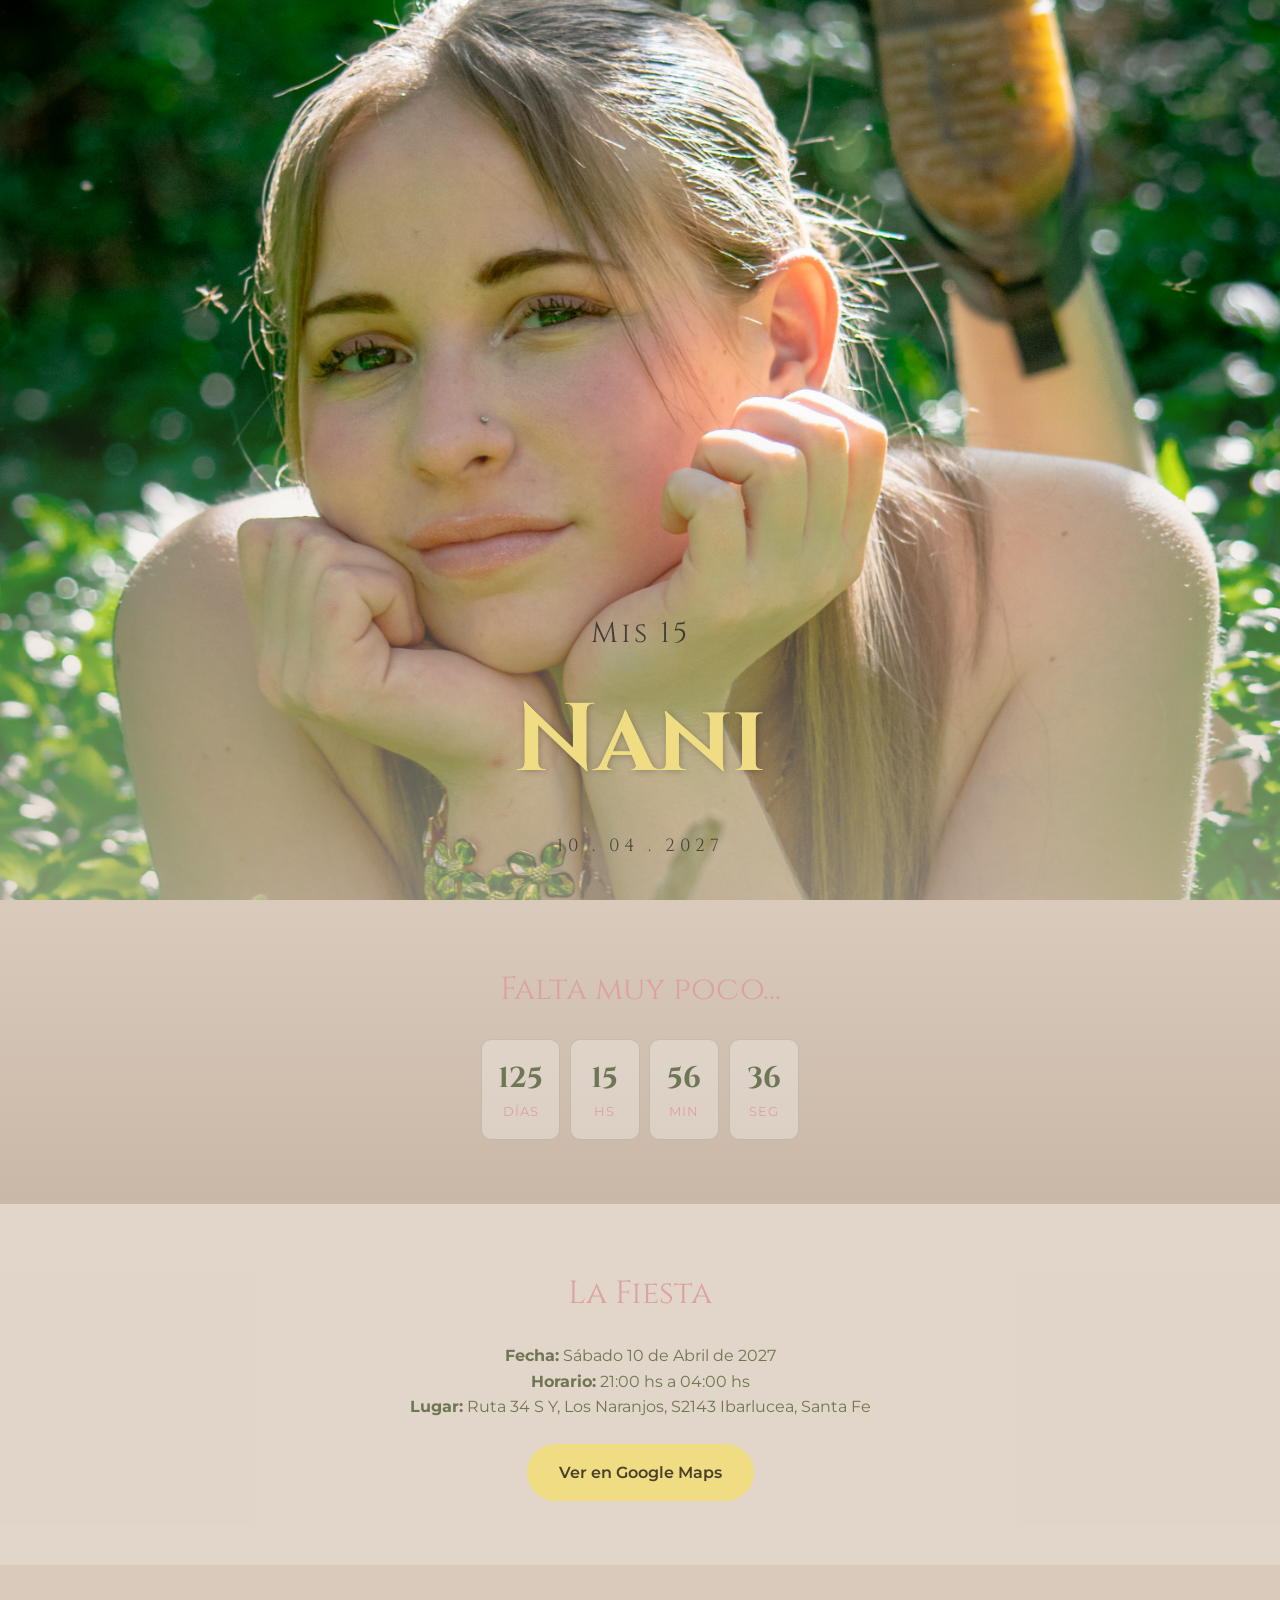
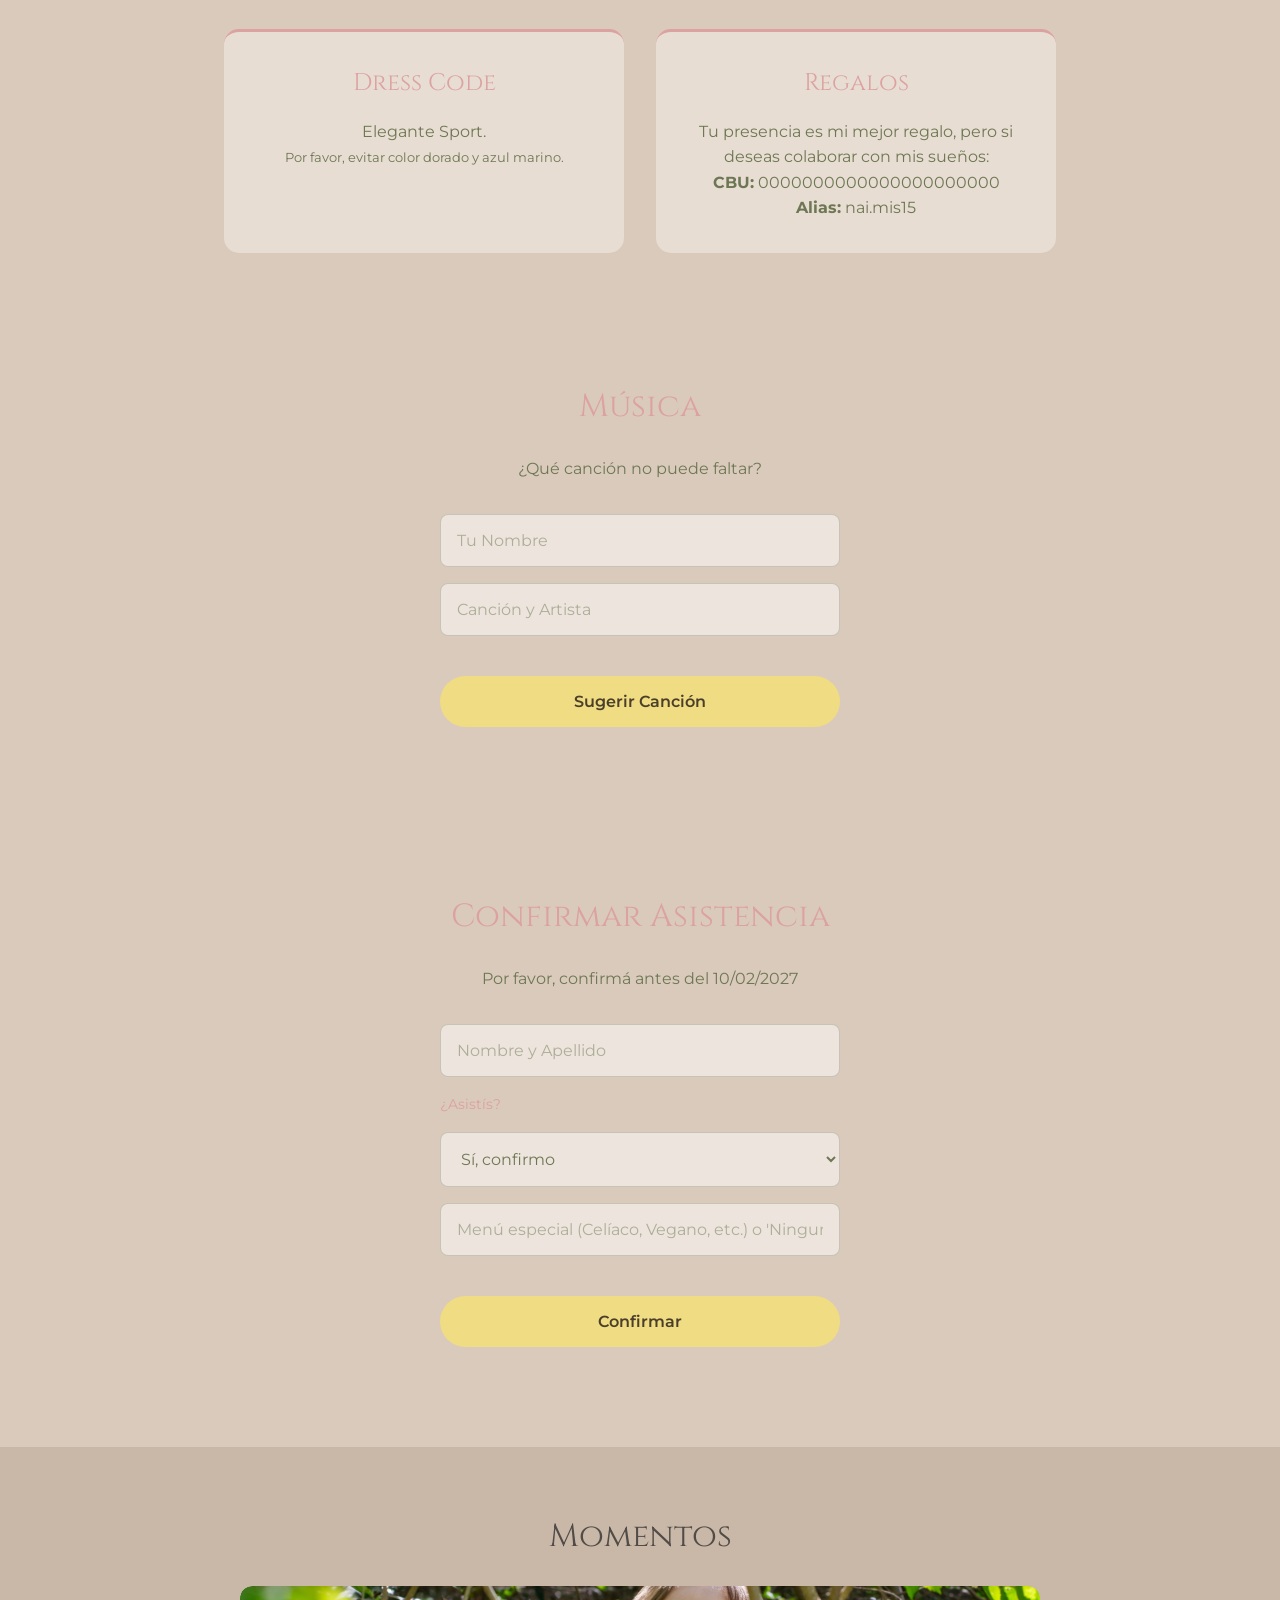
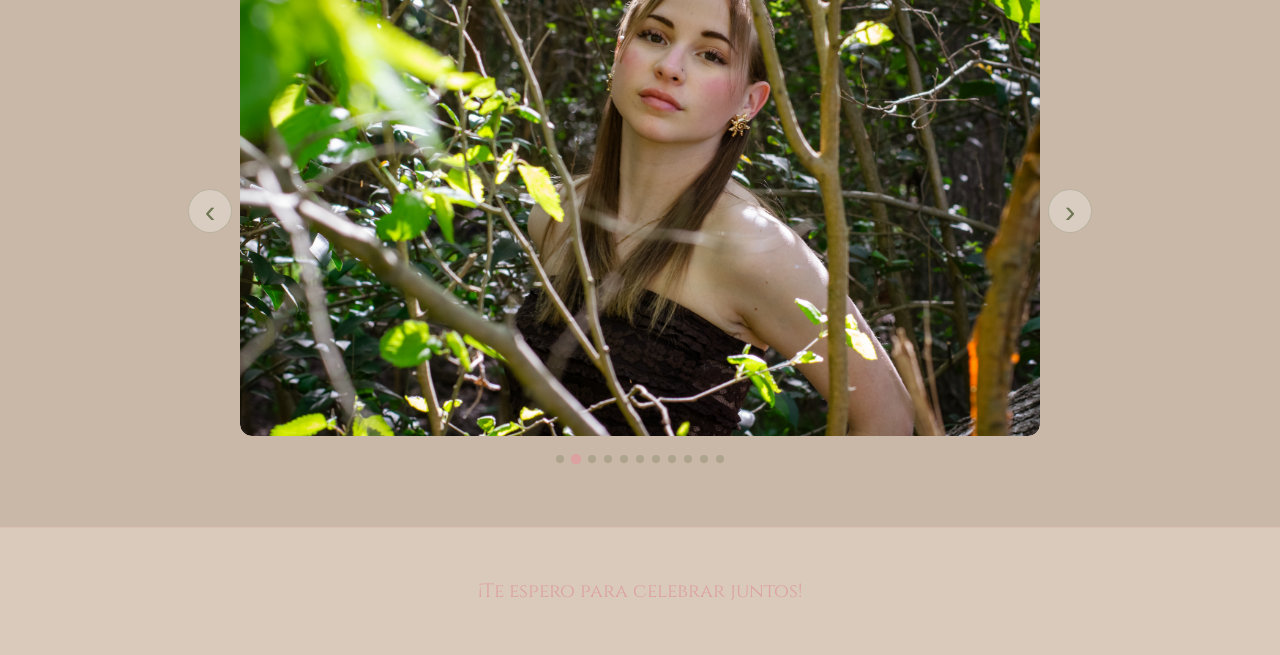
==== index.html @ 1bfe379c "MVP Invitación Nai" ====
<!DOCTYPE html>
<html lang="es">
<head>
    <meta charset="UTF-8">
    <meta name="viewport" content="width=device-width, initial-scale=1.0">
    <title>Mis 15 | Nani</title>

    <link rel="preconnect" href="https://fonts.googleapis.com">
    <link rel="preconnect" href="https://fonts.gstatic.com" crossorigin>
    <link href="https://fonts.googleapis.com/css2?family=Cinzel:wght@400;700&family=Montserrat:wght@300;400;600&display=swap" rel="stylesheet">
    <link rel="stylesheet" href="styles.css">
</head>
<body>

    <!-- PORTADA (Hero) -->
    <header class="hero-section">
        <div class="hero-overlay">
            <div class="hero-content">
                <h2>Mis 15</h2>
                <h1>Nani</h1>
                <p class="fecha-destacada">10 . 04 . 2027</p>
            </div>
        </div>
    </header>

    <!-- CUENTA REGRESIVA -->
    <section class="countdown-section">
        <h3>Falta muy poco...</h3>
        <div id="reloj" class="reloj-container">
            <div class="tiempo"><span id="dias">00</span><p>Días</p></div>
            <div class="tiempo"><span id="horas">00</span><p>Hs</p></div>
            <div class="tiempo"><span id="minutos">00</span><p>Min</p></div>
            <div class="tiempo"><span id="segundos">00</span><p>Seg</p></div>
        </div>
    </section>

    <!-- UBICACIÓN Y FIESTA -->
    <section class="info-section">
        <h3>La Fiesta</h3>
        <p><strong>Fecha:</strong> Sábado 10 de Abril de 2027</p>
        <p><strong>Horario:</strong> 21:00 hs a 04:00 hs</p>
        <p><strong>Lugar:</strong> Ruta 34 S Y, Los Naranjos, S2143 Ibarlucea, Santa Fe</p>
        <a href="https://maps.app.goo.gl/5xK7oFv8d6gdrRo78" target="_blank" class="btn-primario">Ver en Google Maps</a>
    </section>

    <!-- DETALLES DEL EVENTO -->
    <section class="detalles-section">
        <div class="detalle-card">
            <h4>Dress Code</h4>
            <p>Elegante Sport.</p>
            <p><small>Por favor, evitar color dorado y azul marino.</small></p>
        </div>
        <div class="detalle-card">
            <h4>Regalos</h4>
            <p>Tu presencia es mi mejor regalo, pero si deseas colaborar con mis sueños:</p>
            <p><strong>CBU:</strong> 0000000000000000000000</p>
            <p><strong>Alias:</strong> nai.mis15</p>
        </div>
    </section>

    <!-- FORMULARIO: SUGERIR CANCIÓN -->
    <section class="form-section">
        <h3>Música</h3>
        <p>¿Qué canción no puede faltar?</p>
        <form id="form-canciones">
            <input type="text" id="cancion-nombre" placeholder="Tu Nombre" required>
            <input type="text" id="cancion-tema" placeholder="Canción y Artista" required>
            <button type="submit" class="btn-primario">Sugerir Canción</button>
        </form>
        <p id="msg-canciones" class="mensaje-form"></p>
    </section>

    <!-- FORMULARIO: RSVP -->
    <section class="form-section rsvp-container">
        <h3>Confirmar Asistencia</h3>
        <p>Por favor, confirmá antes del 10/02/2027</p>
        <form id="form-rsvp">
            <input type="text" id="rsvp-nombre" placeholder="Nombre y Apellido" required>
            
            <label for="rsvp-asiste">¿Asistís?</label>
            <select id="rsvp-asiste" required>
                <option value="Sí">Sí, confirmo</option>
                <option value="No">No podré asistir</option>
            </select>

            <input type="text" id="rsvp-menu" placeholder="Menú especial (Celíaco, Vegano, etc.) o 'Ninguno'">
            
            <button type="submit" id="btn-rsvp" class="btn-primario">Confirmar</button>
        </form>
        <p id="msg-rsvp" class="mensaje-form"></p>
    </section>

    <!-- CARRUSEL DE FOTOS -->
    <section class="carrusel-section">
        <h3>Momentos</h3>
        <div class="carrusel-wrapper">
            <button class="carrusel-btn carrusel-prev" aria-label="Anterior">&#8249;</button>
            <div class="carrusel-track-container">
                <div class="carrusel-track" id="carrusel-track">
                    <div class="carrusel-slide"><img src="asset/weader.jpg" alt="Foto 1"></div>
                    <div class="carrusel-slide"><img src="asset/2.jpg" alt="Foto 2"></div>
                    <div class="carrusel-slide"><img src="asset/3.jpg" alt="Foto 3"></div>
                    <div class="carrusel-slide"><img src="asset/4.jpg" alt="Foto 4"></div>
                    <div class="carrusel-slide"><img src="asset/5.jpg" alt="Foto 5"></div>
                    <div class="carrusel-slide"><img src="asset/6.jpg" alt="Foto 6"></div>
                    <div class="carrusel-slide"><img src="asset/7.jpg" alt="Foto 7"></div>
                    <div class="carrusel-slide"><img src="asset/8.jpg" alt="Foto 8"></div>
                    <div class="carrusel-slide"><img src="asset/9.jpg" alt="Foto 9"></div>
                    <div class="carrusel-slide"><img src="asset/11.jpg" alt="Foto 11"></div>
                    <div class="carrusel-slide"><img src="asset/12.jpg" alt="Foto 12"></div>
                </div>
            </div>
            <button class="carrusel-btn carrusel-next" aria-label="Siguiente">&#8250;</button>
        </div>
        <div class="carrusel-dots" id="carrusel-dots"></div>
    </section>

    <!-- FOOTER -->
    <footer>
        <p>¡Te espero para celebrar juntos!</p>
    </footer>
    <script src="script.js"></script>
</body>
</html>
---- styles.css ----
/* ==========================================================================
   VARIABLES DE COLOR Y FUENTES (Tema: Bosque Encantado)
   ========================================================================== */
:root {
    --dusty-rose: #DCA1A1;
    --golden: #f0dc82;
    --bg: #dacabb;
    --text: #6e7753;
    --text-light: #6e7753;
    --bg-dark: #dacabb;
    
    --font-titulos: 'Cinzel', serif; /* Tipografía mágica/elegante */
    --font-textos: 'Montserrat', sans-serif; /* Tipografía limpia para lectura */
}

/* ==========================================================================
   RESET Y ESTILOS BASE (Mobile First)
   ========================================================================== */
* {
    margin: 0;
    padding: 0;
    box-sizing: border-box;
}

body {
    background-color: var(--bg);
    color: var(--text);
    font-family: var(--font-textos);
    line-height: 1.6;
    overflow-x: hidden;
}

h1, h2, h3, h4 {
    font-family: var(--font-titulos);
    font-weight: 400;
    text-align: center;
}

h3 {
    color: var(--dusty-rose);
    font-size: 1.6rem;
    margin-bottom: 1.5rem;
}

/* ==========================================================================
   HERO SECTION (Portada)
   ========================================================================== */
.hero-section {
    position: relative;
    width: 100%;
    height: 100vh; /* Ocupa toda la pantalla del celu */
    /* 
       AQUI VA LA FOTO DE LA CUMPLEAÑERA 
       Reemplaza 'ruta/a/tu/imagen.jpg' con la imagen real.
    */
    background-image: url('asset/1.jpg');
    background-size: cover;
    background-position: center;
    display: flex;
    align-items: center;
    justify-content: center;
}

/* Capa semitransparente: alineamos el contenido al pie */
.hero-overlay {
    position: absolute;
    top: 0;
    left: 0;
    width: 100%;
    height: 100%;
    background: linear-gradient(
        to bottom,
        rgba(218, 202, 187, 0) 40%,
        rgba(218, 202, 187, 0.6) 100%
    );
    display: flex;
    flex-direction: column;
    align-items: center;
    justify-content: flex-end; /* contenido al pie */
    padding-bottom: 2.5rem;
}

.hero-content {
    text-align: center;
    z-index: 1;
}

.hero-content h2 {
    color: rgba(30, 30, 30, 0.75); /* negro sutil */
    font-size: 1.5rem;
    letter-spacing: 3px;
    margin-bottom: 0.5rem;
}

.hero-content h1 {
    color: var(--golden);
    font-size: 4rem;
    font-weight: 700;
    margin-bottom: 0.8rem;
    text-shadow: 1px 1px 6px rgba(0,0,0,0.25);
}

.fecha-destacada {
    font-family: var(--font-titulos);
    color: rgba(30, 30, 30, 0.7); /* negro sutil */
    font-size: 1.1rem;
    letter-spacing: 5px;
}

/* ==========================================================================
   SECCIONES COMUNES
   ========================================================================== */
section {
    padding: 4rem 1.5rem;
    text-align: center;
}

/* ==========================================================================
   RELOJ CUENTA REGRESIVA
   ========================================================================== */
.countdown-section {
    background: linear-gradient(to bottom, var(--bg), #c9b8a8);
}

.reloj-container {
    display: flex;
    justify-content: center;
    gap: 0.6rem;
    margin-top: 1.5rem;
    flex-wrap: wrap;
}

.tiempo {
    display: flex;
    flex-direction: column;
    align-items: center;
    background: rgba(255, 255, 255, 0.3);
    padding: 1rem;
    border-radius: 10px;
    min-width: 70px;
    border: 1px solid rgba(110, 119, 83, 0.25);
}

.tiempo span {
    font-family: var(--font-titulos);
    font-size: 1.8rem;
    color: var(--text);
    font-weight: 700;
}

.tiempo p {
    font-size: 0.8rem;
    color: var(--dusty-rose);
    text-transform: uppercase;
    letter-spacing: 1px;
}

/* ==========================================================================
   TARJETAS DE DETALLES Y BOTONES
   ========================================================================== */
.detalles-section {
    display: flex;
    flex-direction: column;
    gap: 2rem;
}

.detalle-card {
    background: rgba(255, 255, 255, 0.35);
    padding: 2rem;
    border-radius: 15px;
    border-top: 3px solid var(--dusty-rose);
}

.detalle-card h4 {
    color: var(--dusty-rose);
    font-size: 1.5rem;
    margin-bottom: 1rem;
}

.btn-primario {
    display: inline-block;
    background-color: var(--golden);
    color: #4a3f2a;
    padding: 1rem 2rem;
    border-radius: 30px;
    text-decoration: none;
    font-weight: 600;
    margin-top: 1.5rem;
    transition: transform 0.3s ease, opacity 0.3s ease;
    border: none;
    cursor: pointer;
    font-size: 1rem;
    font-family: var(--font-textos);
}

.btn-primario:hover {
    transform: scale(1.05);
    opacity: 0.85;
}

.btn-secundario {
    display: inline-block;
    background-color: transparent;
    color: var(--golden);
    padding: 0.8rem 2rem;
    border-radius: 30px;
    text-decoration: none;
    font-weight: 600;
    margin-top: 1rem;
    border: 2px solid var(--golden);
    transition: all 0.3s ease;
    cursor: pointer;
}

.btn-secundario:hover {
    background-color: var(--golden);
    color: #4a3f2a;
}

/* ==========================================================================
   FORMULARIOS
   ========================================================================== */
form {
    display: flex;
    flex-direction: column;
    gap: 1rem;
    margin-top: 2rem;
    max-width: 400px;
    margin-left: auto;
    margin-right: auto;
}

input, select {
    padding: 1rem;
    border-radius: 8px;
    border: 1px solid rgba(110, 119, 83, 0.3);
    background: rgba(255, 255, 255, 0.5);
    color: var(--text);
    font-family: var(--font-textos);
    font-size: 1rem;
}

input::placeholder {
    color: rgba(110, 119, 83, 0.5);
}

input:focus, select:focus {
    outline: none;
    border-color: var(--dusty-rose);
}

label {
    text-align: left;
    font-size: 0.9rem;
    color: var(--dusty-rose);
}

.mensaje-form {
    margin-top: 1rem;
    font-size: 0.9rem;
    min-height: 20px;
}

/* ==========================================================================
   FOOTER
   ========================================================================== */
footer {
    padding: 3rem 1rem;
    text-align: center;
    font-family: var(--font-titulos);
    color: var(--dusty-rose);
    font-size: 1.2rem;
    background: var(--bg);
    border-top: 1px solid rgba(220, 161, 161, 0.3);
}

/* ==========================================================================
   MEDIA QUERIES (Desktop)
   ========================================================================== */
@media (min-width: 768px) {
    h3 {
        font-size: 2rem;
    }

    .detalles-section {
        flex-direction: row;
        justify-content: center;
    }
    
    .detalle-card {
        flex: 1;
        max-width: 400px;
    }
    
    .hero-content h1 {
        font-size: 6rem;
    }

    .hero-content h2 {
        font-size: 1.8rem;
    }
}

/* ==========================================================================
   INFO SECTION
   ========================================================================== */
.info-section {
    background: rgba(255, 255, 255, 0.2);
}

/* ==========================================================================
   CARRUSEL DE FOTOS
   ========================================================================== */
.carrusel-section {
    background: #c9b8a8;
    padding: 4rem 0;
}

.carrusel-section h3 {
    color: rgba(30, 30, 30, 0.7); /* negro sutil */
}

.carrusel-wrapper {
    display: flex;
    align-items: center;
    justify-content: center;
    gap: 0.5rem;
    padding: 0 0.5rem;
}

.carrusel-track-container {
    overflow: hidden;
    width: 100%;
    max-width: 360px;
    border-radius: 12px;
}

.carrusel-track {
    display: flex;
    transition: transform 0.45s ease;
    will-change: transform;
}

.carrusel-slide {
    min-width: 100%;
    aspect-ratio: 4 / 5;
    overflow: hidden;
    border-radius: 12px;
}

.carrusel-slide img {
    width: 100%;
    height: 100%;
    object-fit: cover;
    display: block;
    border-radius: 12px;
}

.carrusel-btn {
    background: rgba(255, 255, 255, 0.3);
    border: 1px solid rgba(110, 119, 83, 0.3);
    color: var(--text);
    font-size: 2rem;
    line-height: 1;
    width: 44px;
    height: 44px;
    border-radius: 50%;
    cursor: pointer;
    flex-shrink: 0;
    transition: background 0.3s ease;
    display: flex;
    align-items: center;
    justify-content: center;
}

.carrusel-btn:hover {
    background: rgba(240, 220, 130, 0.4);
    border-color: var(--golden);
}

.carrusel-dots {
    display: flex;
    justify-content: center;
    gap: 8px;
    margin-top: 1.2rem;
    flex-wrap: wrap;
    padding: 0 1rem;
}

.carrusel-dot {
    width: 8px;
    height: 8px;
    border-radius: 50%;
    background: rgba(110, 119, 83, 0.3);
    cursor: pointer;
    border: none;
    padding: 0;
    transition: background 0.3s ease, transform 0.3s ease;
}

.carrusel-dot.activo {
    background: var(--dusty-rose);
    transform: scale(1.3);
}

@media (min-width: 768px) {
    .carrusel-track-container {
        max-width: 600px;
    }
}

@media (min-width: 1024px) {
    .carrusel-track-container {
        max-width: 800px;
    }

    .carrusel-slide {
        aspect-ratio: 16 / 9;
    }
}
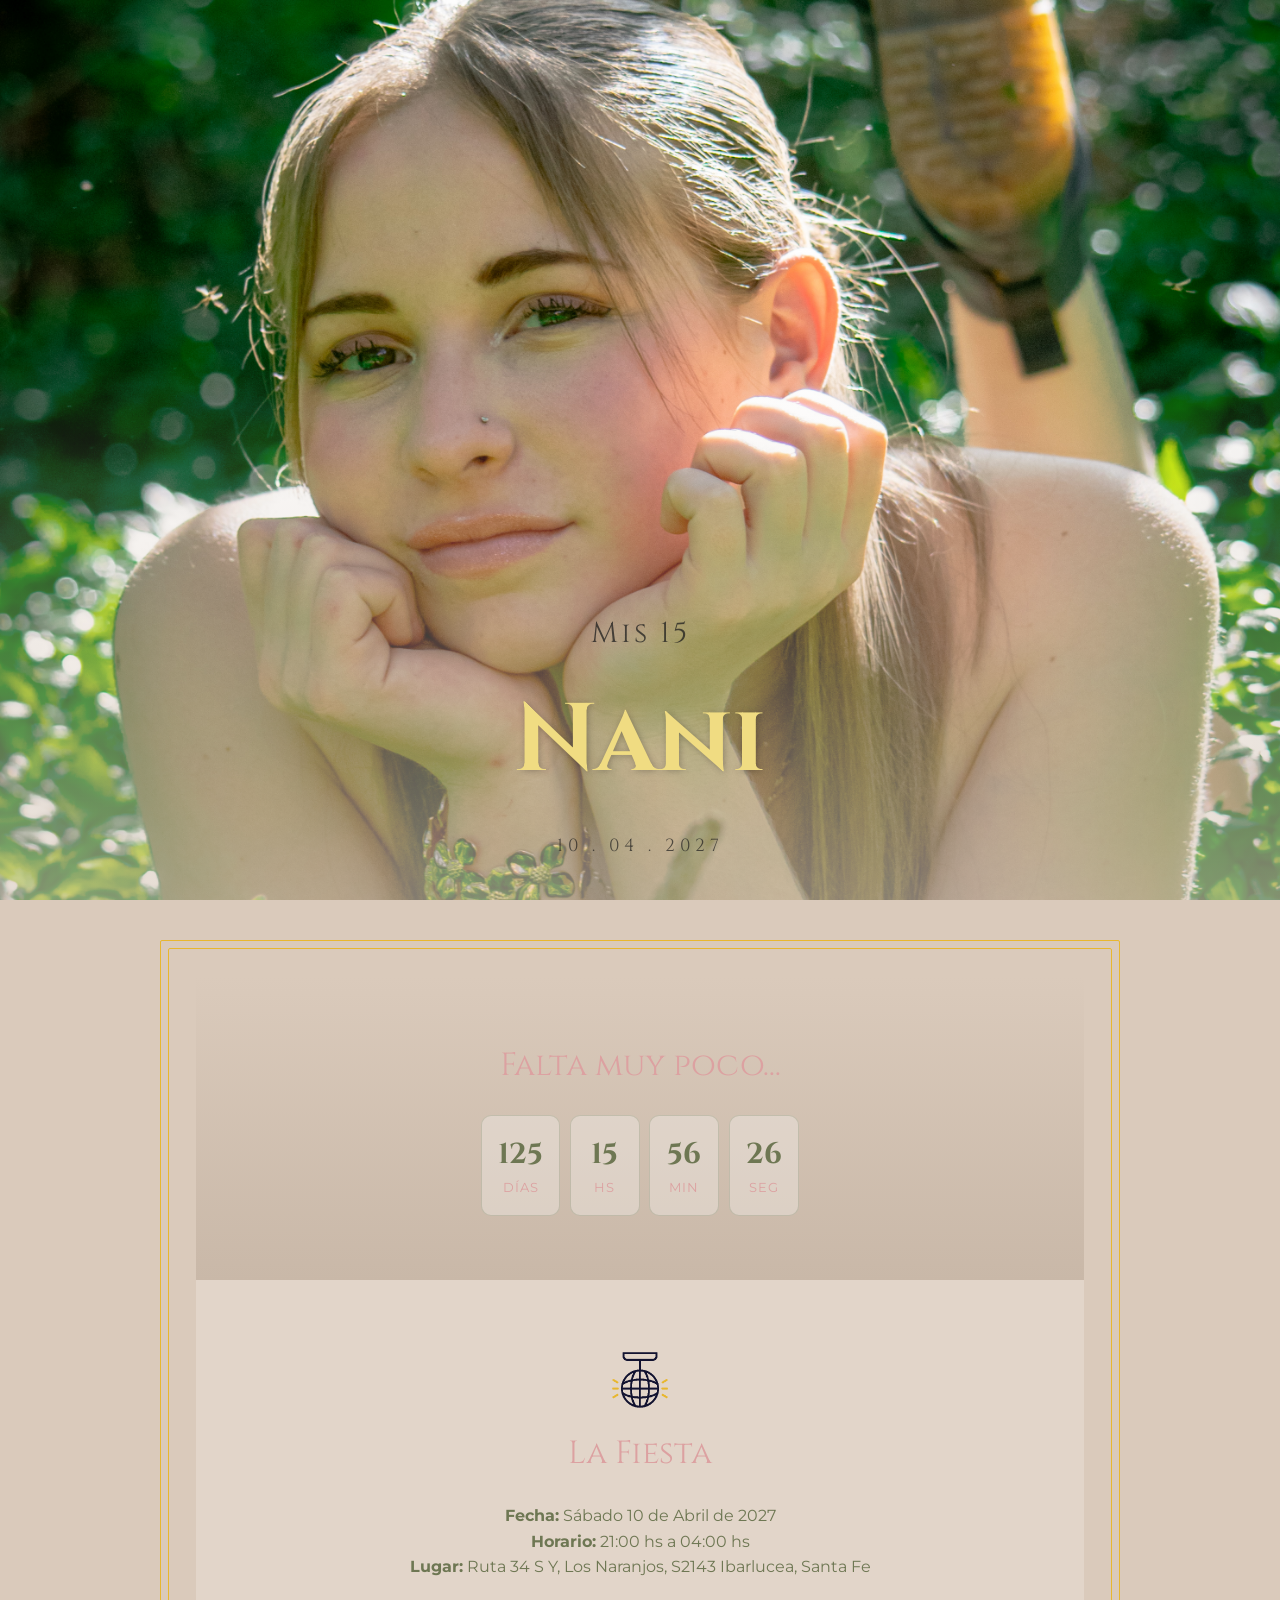
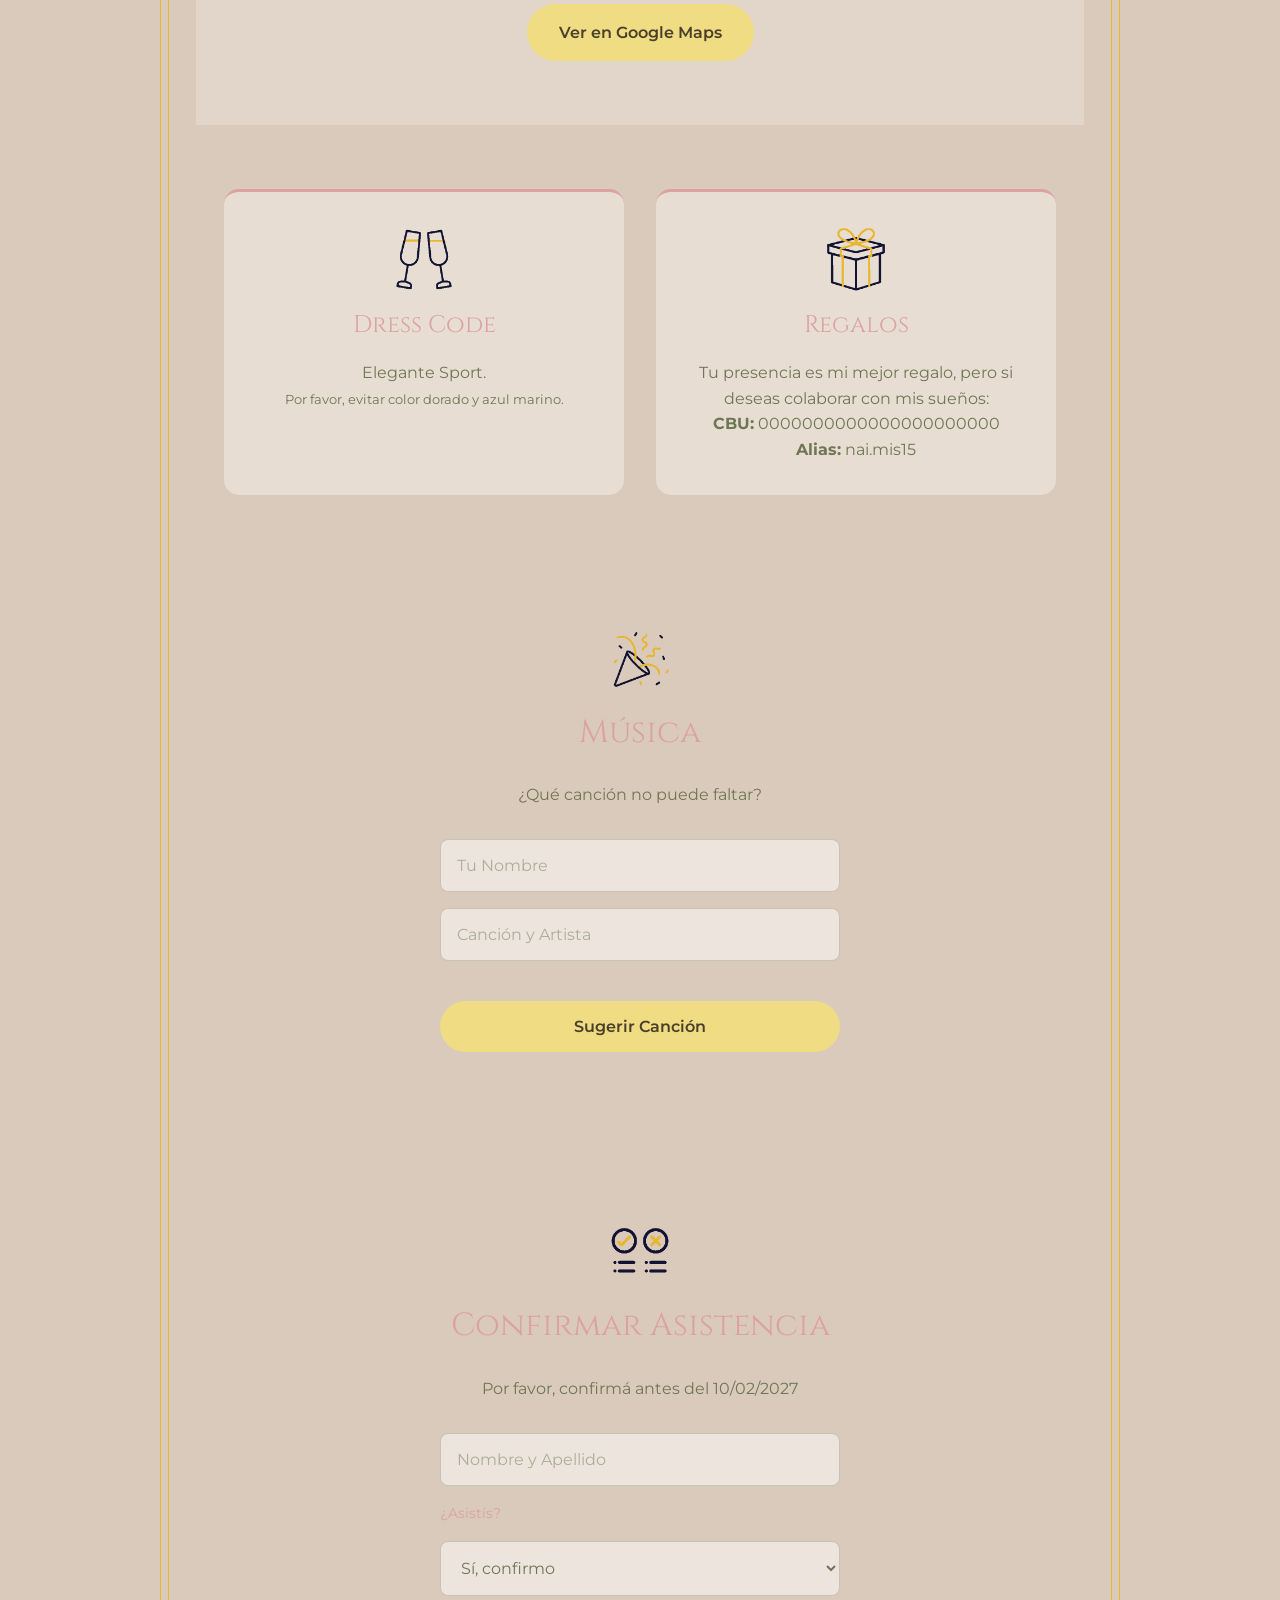
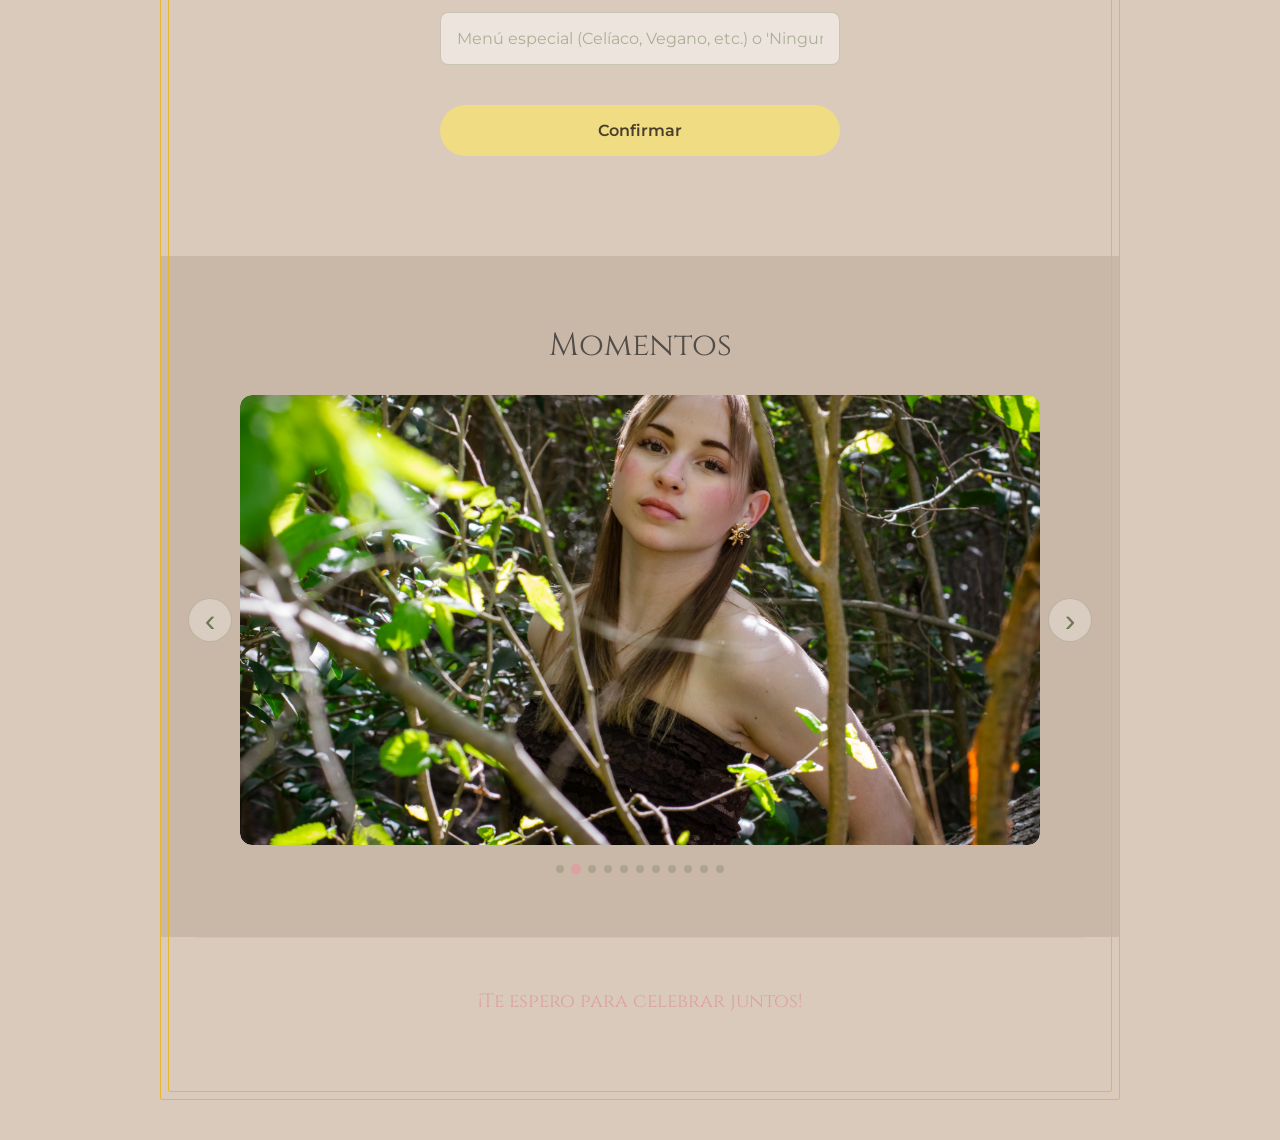
==== commit 3667f6ef: "Version 1.2" ====
--- a/index.html
+++ b/index.html
@@ -23,6 +23,9 @@
         </div>
     </header>
 
+    <!-- MARCO: envuelve todo el contenido post-hero -->
+    <div class="marco-contenedor">
+
     <!-- CUENTA REGRESIVA -->
     <section class="countdown-section">
         <h3>Falta muy poco...</h3>
@@ -36,6 +39,7 @@
 
     <!-- UBICACIÓN Y FIESTA -->
     <section class="info-section">
+        <img src="asset/la-fiesta.gif" alt="Decoración La Fiesta" class="seccion-gif" aria-hidden="true">
         <h3>La Fiesta</h3>
         <p><strong>Fecha:</strong> Sábado 10 de Abril de 2027</p>
         <p><strong>Horario:</strong> 21:00 hs a 04:00 hs</p>
@@ -46,11 +50,13 @@
     <!-- DETALLES DEL EVENTO -->
     <section class="detalles-section">
         <div class="detalle-card">
+            <img src="asset/dress-code.gif" alt="Decoración Dress Code" class="seccion-gif" aria-hidden="true">
             <h4>Dress Code</h4>
             <p>Elegante Sport.</p>
             <p><small>Por favor, evitar color dorado y azul marino.</small></p>
         </div>
         <div class="detalle-card">
+            <img src="asset/regalos.gif" alt="Decoración Regalos" class="seccion-gif" aria-hidden="true">
             <h4>Regalos</h4>
             <p>Tu presencia es mi mejor regalo, pero si deseas colaborar con mis sueños:</p>
             <p><strong>CBU:</strong> 0000000000000000000000</p>
@@ -60,6 +66,7 @@
 
     <!-- FORMULARIO: SUGERIR CANCIÓN -->
     <section class="form-section">
+        <img src="asset/musica.gif" alt="Decoración Música" class="seccion-gif" aria-hidden="true">
         <h3>Música</h3>
         <p>¿Qué canción no puede faltar?</p>
         <form id="form-canciones">
@@ -72,6 +79,7 @@
 
     <!-- FORMULARIO: RSVP -->
     <section class="form-section rsvp-container">
+        <img src="asset/asistencia.gif" alt="Decoración Confirmar Asistencia" class="seccion-gif" aria-hidden="true">
         <h3>Confirmar Asistencia</h3>
         <p>Por favor, confirmá antes del 10/02/2027</p>
         <form id="form-rsvp">
@@ -119,6 +127,8 @@
     <footer>
         <p>¡Te espero para celebrar juntos!</p>
     </footer>
+
+    </div><!-- fin .marco-contenedor -->
     <script src="script.js"></script>
 </body>
 </html>
--- a/styles.css
+++ b/styles.css
@@ -8,9 +8,16 @@
     --text: #6e7753;
     --text-light: #6e7753;
     --bg-dark: #dacabb;
-    
-    --font-titulos: 'Cinzel', serif; /* Tipografía mágica/elegante */
-    --font-textos: 'Montserrat', sans-serif; /* Tipografía limpia para lectura */
+
+    --font-titulos: 'Cinzel', serif;
+    --font-textos: 'Montserrat', sans-serif;
+
+    /* Marco doble desfasado */
+    --marco-color:   #e8b730;        /* dorado del marco          */
+    --marco-grosor:  1px;            /* grosor de cada línea      */
+    --marco-desfase: 8px;            /* separación entre ambas    */
+    --marco-padding: 28px;           /* espacio entre marco y contenido */
+    --marco-radio:   2px;            /* redondeo sutil de esquinas */
 }
 
 /* ==========================================================================
@@ -105,6 +112,93 @@
     color: rgba(30, 30, 30, 0.7); /* negro sutil */
     font-size: 1.1rem;
     letter-spacing: 5px;
+}
+
+/* ==========================================================================
+   GIF DE SECCIÓN
+   ========================================================================== */
+.seccion-gif {
+    display: block;
+    width: 72px;
+    height: 72px;
+    object-fit: contain;
+    margin: 0 auto 0.75rem;
+    /* Evita que el navegador recalcule layout en cada frame */
+    will-change: auto;
+    /* Redondeado sutil opcional */
+    border-radius: 4px;
+}
+
+/* En cards (detalle-card) el gif queda centrado dentro */
+.detalle-card .seccion-gif {
+    margin-bottom: 0.6rem;
+}
+
+/* ==========================================================================
+   MARCO DOBLE DESFASADO (Mobile First)
+   ========================================================================== */
+
+/*
+  Estructura visual:
+  ::before → borde exterior (pegado al borde del contenedor)
+  ::after  → borde interior (retraído --marco-desfase px hacia adentro)
+  Ambos son inset absolutos que crecen con el contenido.
+*/
+
+.marco-contenedor {
+    position: relative;
+
+    /* Padding generoso para que el contenido no tape los bordes.
+       Mínimo necesario: --marco-desfase + --marco-padding           */
+    padding: calc(var(--marco-desfase) + var(--marco-padding))
+             calc(var(--marco-desfase) + var(--marco-padding));
+
+    /* Margen exterior para que el marco no toque los bordes del viewport
+       en pantallas muy estrechas                                     */
+    margin: 1.5rem 1rem;
+
+    /* El contenedor no tiene borde propio — los marcos son pseudo-elementos */
+}
+
+/* ---- Borde exterior (::before) ---- */
+.marco-contenedor::before {
+    content: '';
+    position: absolute;
+    inset: 0;                           /* cubre todo el contenedor  */
+    border: var(--marco-grosor) solid var(--marco-color);
+    border-radius: var(--marco-radio);
+    pointer-events: none;
+}
+
+/* ---- Borde interior desfasado (::after) ---- */
+.marco-contenedor::after {
+    content: '';
+    position: absolute;
+    inset: var(--marco-desfase);        /* retrocede --marco-desfase en cada lado */
+    border: var(--marco-grosor) solid var(--marco-color);
+    border-radius: var(--marco-radio);
+    pointer-events: none;
+}
+
+/* En pantallas más anchas, aumentamos el margen lateral del contenedor */
+@media (min-width: 480px) {
+    .marco-contenedor {
+        margin: 2rem 1.5rem;
+    }
+}
+
+@media (min-width: 768px) {
+    .marco-contenedor {
+        margin: 2.5rem 2.5rem;
+    }
+}
+
+@media (min-width: 1024px) {
+    .marco-contenedor {
+        max-width: 960px;
+        margin-left: auto;
+        margin-right: auto;
+    }
 }
 
 /* ==========================================================================
@@ -313,7 +407,12 @@
    ========================================================================== */
 .carrusel-section {
     background: #c9b8a8;
+    /* Respeta el padding lateral del marco */
     padding: 4rem 0;
+    /* Compensa negativamente el padding lateral del marco-contenedor
+       para que el fondo del carrusel llegue de borde a borde interno */
+    margin-left:  calc(-1 * (var(--marco-desfase) + var(--marco-padding)));
+    margin-right: calc(-1 * (var(--marco-desfase) + var(--marco-padding)));
 }
 
 .carrusel-section h3 {
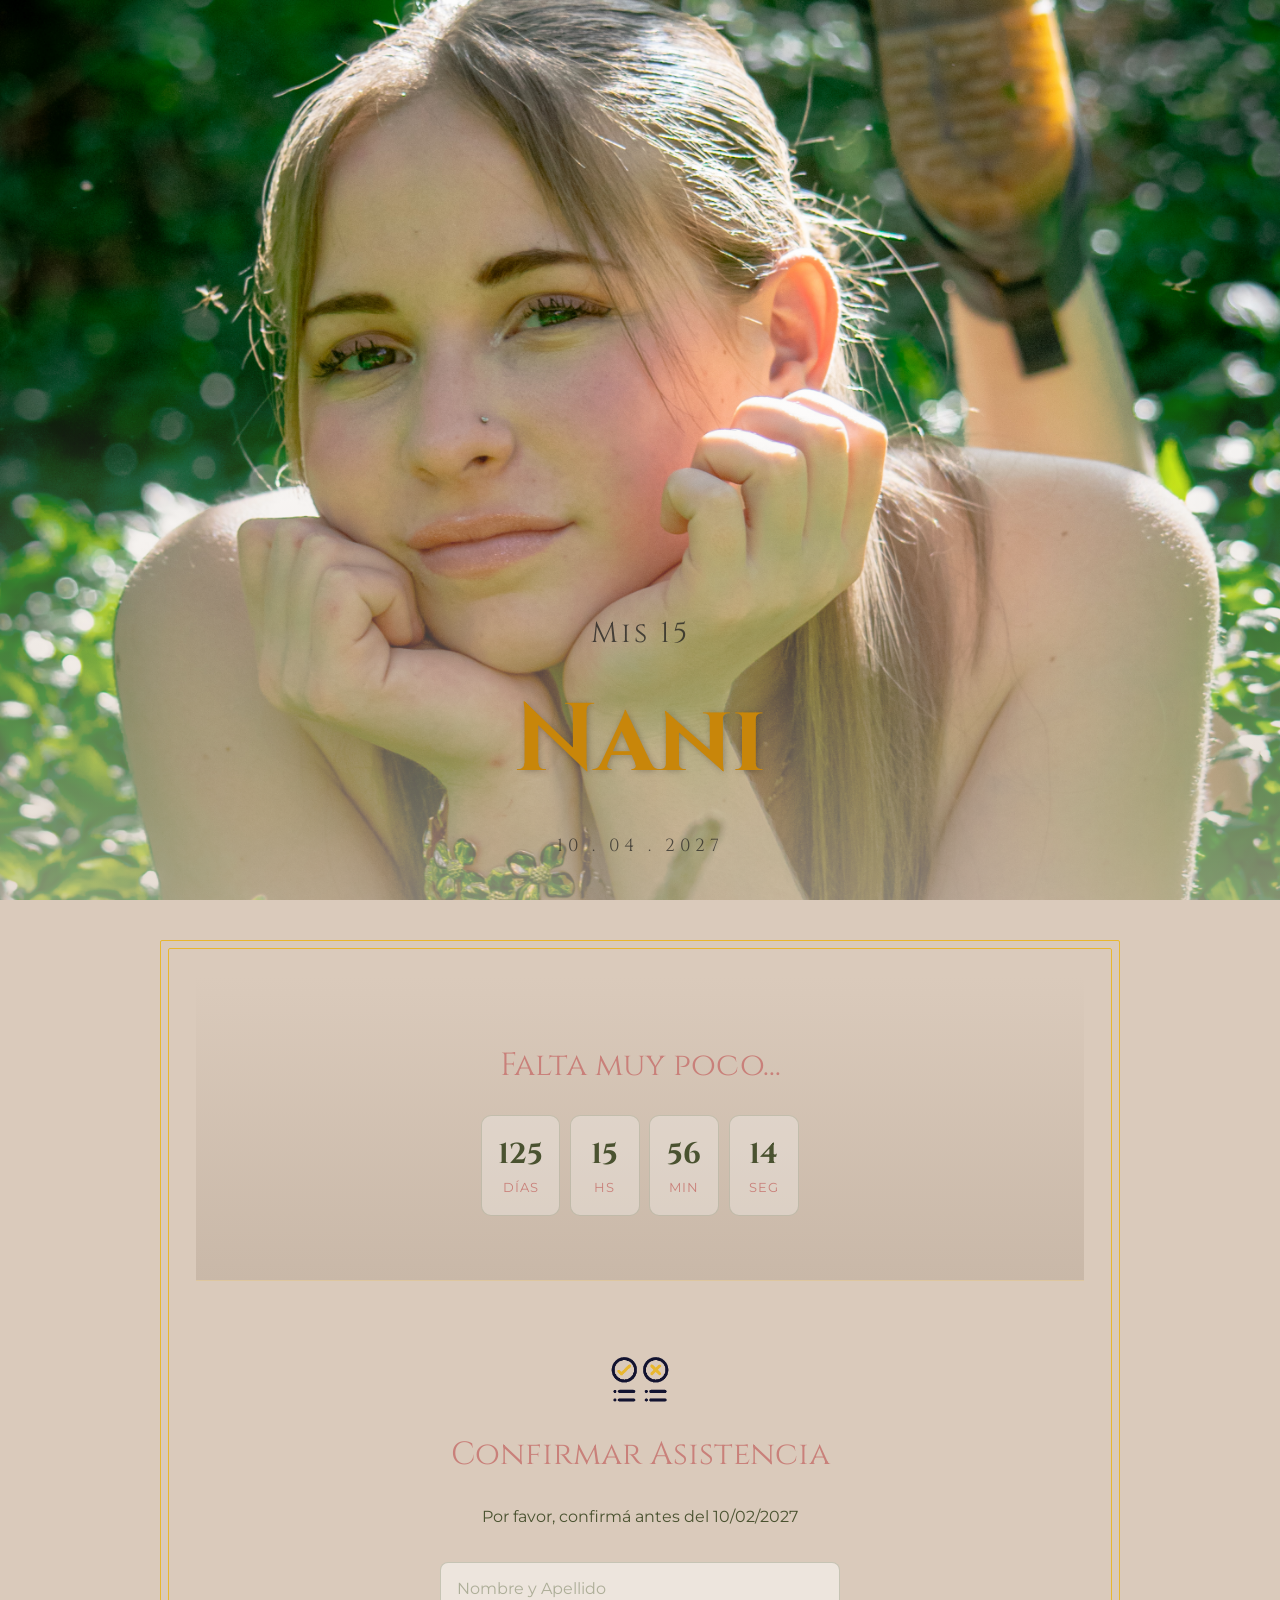
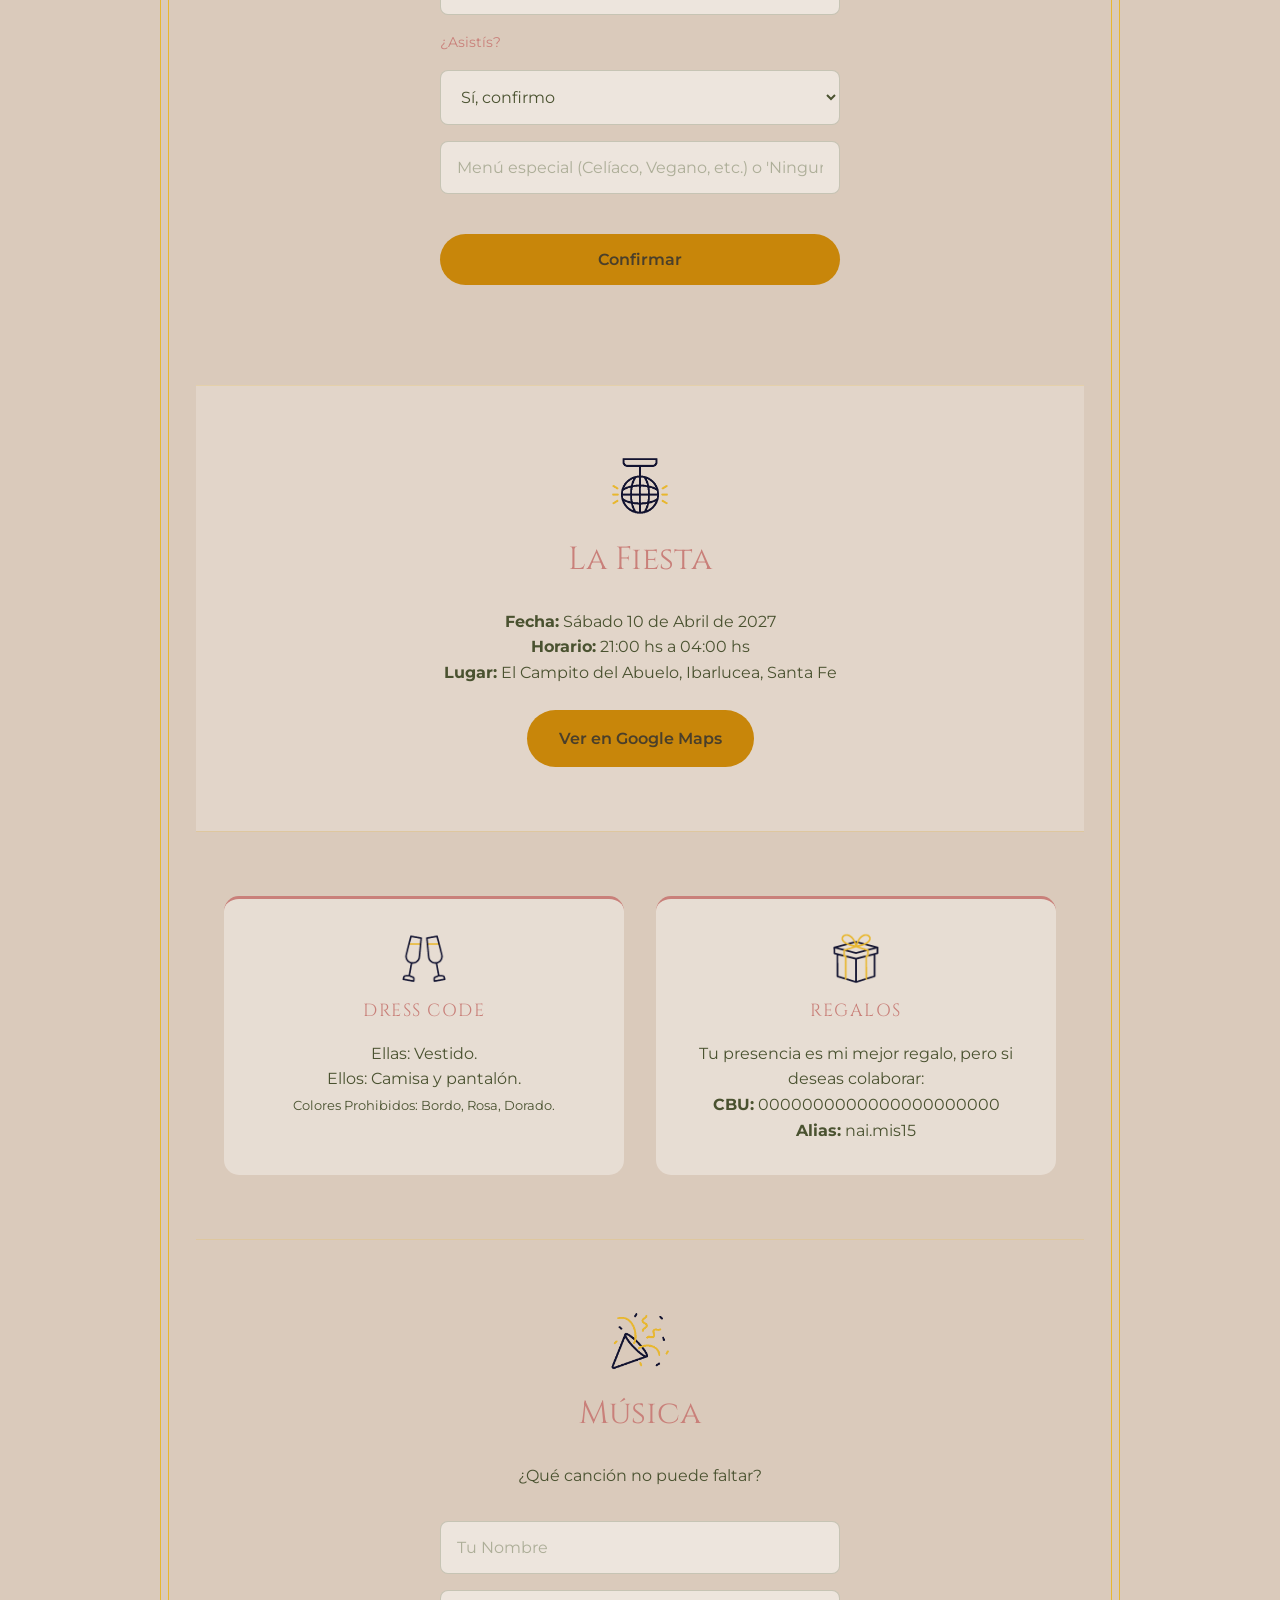
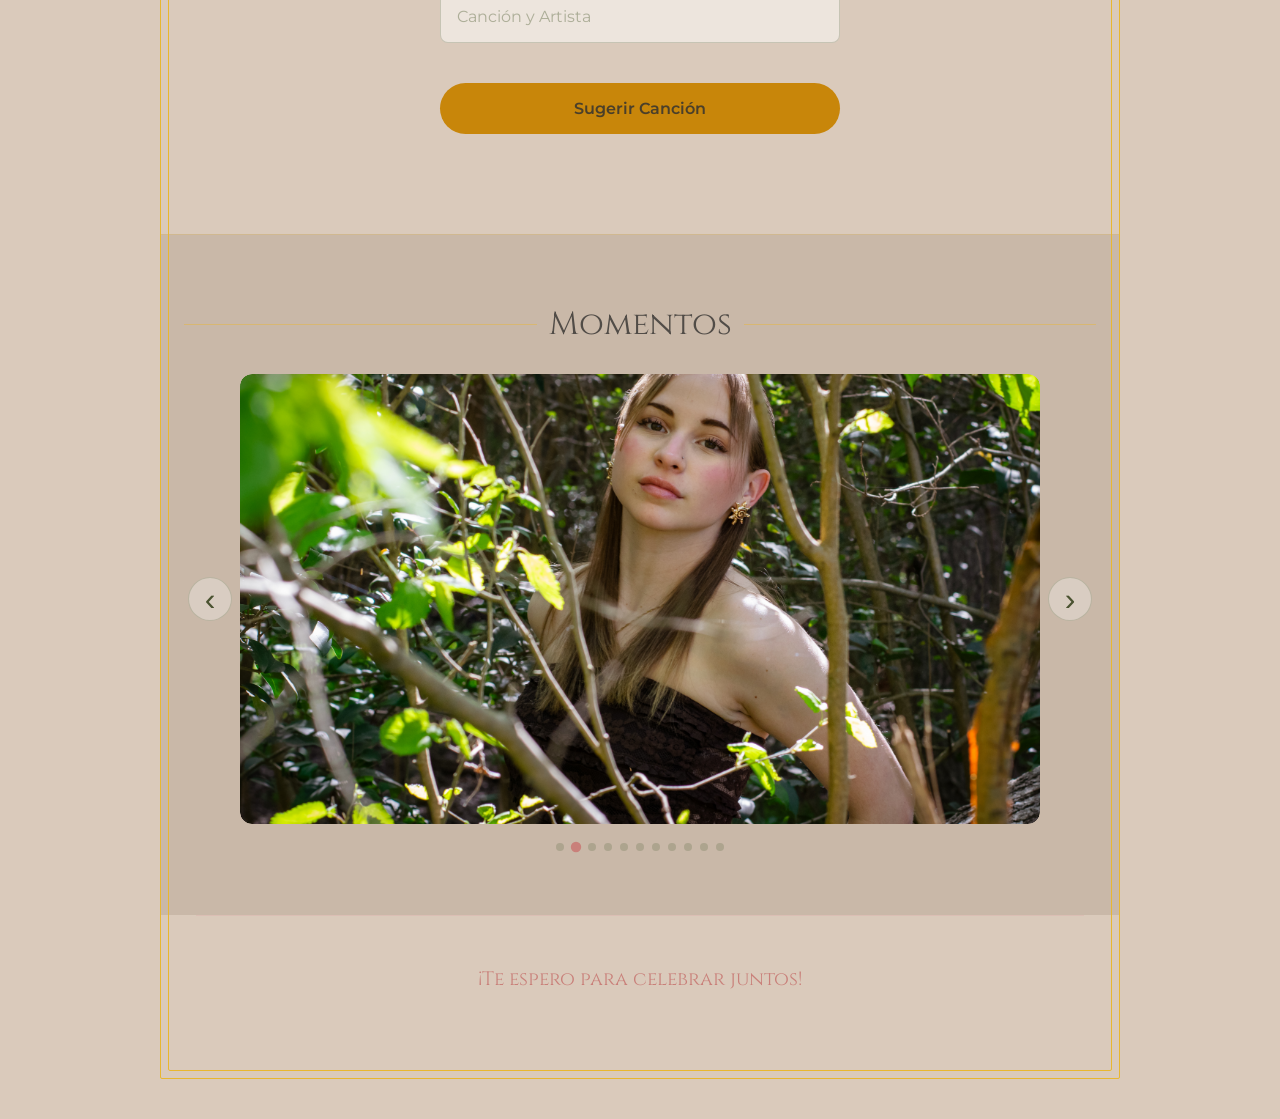
==== commit a0199adb: "Version 1.3" ====
--- a/index.html
+++ b/index.html
@@ -37,47 +37,7 @@
         </div>
     </section>
 
-    <!-- UBICACIÓN Y FIESTA -->
-    <section class="info-section">
-        <img src="asset/la-fiesta.gif" alt="Decoración La Fiesta" class="seccion-gif" aria-hidden="true">
-        <h3>La Fiesta</h3>
-        <p><strong>Fecha:</strong> Sábado 10 de Abril de 2027</p>
-        <p><strong>Horario:</strong> 21:00 hs a 04:00 hs</p>
-        <p><strong>Lugar:</strong> Ruta 34 S Y, Los Naranjos, S2143 Ibarlucea, Santa Fe</p>
-        <a href="https://maps.app.goo.gl/5xK7oFv8d6gdrRo78" target="_blank" class="btn-primario">Ver en Google Maps</a>
-    </section>
-
-    <!-- DETALLES DEL EVENTO -->
-    <section class="detalles-section">
-        <div class="detalle-card">
-            <img src="asset/dress-code.gif" alt="Decoración Dress Code" class="seccion-gif" aria-hidden="true">
-            <h4>Dress Code</h4>
-            <p>Elegante Sport.</p>
-            <p><small>Por favor, evitar color dorado y azul marino.</small></p>
-        </div>
-        <div class="detalle-card">
-            <img src="asset/regalos.gif" alt="Decoración Regalos" class="seccion-gif" aria-hidden="true">
-            <h4>Regalos</h4>
-            <p>Tu presencia es mi mejor regalo, pero si deseas colaborar con mis sueños:</p>
-            <p><strong>CBU:</strong> 0000000000000000000000</p>
-            <p><strong>Alias:</strong> nai.mis15</p>
-        </div>
-    </section>
-
-    <!-- FORMULARIO: SUGERIR CANCIÓN -->
-    <section class="form-section">
-        <img src="asset/musica.gif" alt="Decoración Música" class="seccion-gif" aria-hidden="true">
-        <h3>Música</h3>
-        <p>¿Qué canción no puede faltar?</p>
-        <form id="form-canciones">
-            <input type="text" id="cancion-nombre" placeholder="Tu Nombre" required>
-            <input type="text" id="cancion-tema" placeholder="Canción y Artista" required>
-            <button type="submit" class="btn-primario">Sugerir Canción</button>
-        </form>
-        <p id="msg-canciones" class="mensaje-form"></p>
-    </section>
-
-    <!-- FORMULARIO: RSVP -->
+    <!-- FORMULARIO: RSVP (F-04: CTA principal arriba) -->
     <section class="form-section rsvp-container">
         <img src="asset/asistencia.gif" alt="Decoración Confirmar Asistencia" class="seccion-gif" aria-hidden="true">
         <h3>Confirmar Asistencia</h3>
@@ -96,6 +56,47 @@
             <button type="submit" id="btn-rsvp" class="btn-primario">Confirmar</button>
         </form>
         <p id="msg-rsvp" class="mensaje-form"></p>
+    </section>
+
+    <!-- UBICACIÓN Y FIESTA -->
+    <section class="info-section">
+        <img src="asset/la-fiesta.gif" alt="Decoración La Fiesta" class="seccion-gif" aria-hidden="true">
+        <h3>La Fiesta</h3>
+        <p><strong>Fecha:</strong> Sábado 10 de Abril de 2027</p>
+        <p><strong>Horario:</strong> 21:00 hs a 04:00 hs</p>
+        <p><strong>Lugar:</strong> El Campito del Abuelo, Ibarlucea, Santa Fe</p>
+        <a href="https://maps.app.goo.gl/5xK7oFv8d6gdrRo78" target="_blank" class="btn-primario">Ver en Google Maps</a>
+    </section>
+
+    <!-- DETALLES DEL EVENTO -->
+    <section class="detalles-section">
+        <div class="detalle-card">
+            <img src="asset/dress-code.gif" alt="Decoración Dress Code" class="seccion-gif" aria-hidden="true">
+            <h4>Dress Code</h4>
+            <p>Ellas: Vestido.</p>
+            <p>Ellos: Camisa y pantalón.</p>
+            <p><small>Colores Prohibidos: Bordo, Rosa, Dorado.</small></p>
+        </div>
+        <div class="detalle-card">
+            <img src="asset/regalos.gif" alt="Decoración Regalos" class="seccion-gif" aria-hidden="true">
+            <h4>Regalos</h4>
+            <p>Tu presencia es mi mejor regalo, pero si deseas colaborar:</p>
+            <p><strong>CBU:</strong> 0000000000000000000000</p>
+            <p><strong>Alias:</strong> nai.mis15</p>
+        </div>
+    </section>
+
+    <!-- FORMULARIO: SUGERIR CANCIÓN -->
+    <section class="form-section">
+        <img src="asset/musica.gif" alt="Decoración Música" class="seccion-gif" aria-hidden="true">
+        <h3>Música</h3>
+        <p>¿Qué canción no puede faltar?</p>
+        <form id="form-canciones">
+            <input type="text" id="cancion-nombre" placeholder="Tu Nombre" required>
+            <input type="text" id="cancion-tema" placeholder="Canción y Artista" required>
+            <button type="submit" class="btn-primario">Sugerir Canción</button>
+        </form>
+        <p id="msg-canciones" class="mensaje-form"></p>
     </section>
 
     <!-- CARRUSEL DE FOTOS -->
--- a/styles.css
+++ b/styles.css
@@ -2,11 +2,15 @@
    VARIABLES DE COLOR Y FUENTES (Tema: Bosque Encantado)
    ========================================================================== */
 :root {
-    --dusty-rose: #DCA1A1;
-    --golden: #f0dc82;
+    /* F-02: roles de color bien definidos */
+    --dusty-rose: #c9807a;           /* titulación — más rico y legible   */
+    --golden-deco: #e8b730;          /* decoración únicamente (marco)     */
+    --golden-cta:  #c8860a;          /* botones + interacción             */
+    --golden: #c8860a;               /* alias para compatibilidad         */
     --bg: #dacabb;
-    --text: #6e7753;
-    --text-light: #6e7753;
+    /* F-01: texto con ratio WCAG AA sobre --bg */
+    --text: #4a5230;
+    --text-light: #4a5230;
     --bg-dark: #dacabb;
 
     --font-titulos: 'Cinzel', serif;
@@ -265,9 +269,12 @@
     border-top: 3px solid var(--dusty-rose);
 }
 
+/* F-07: h4 diferenciado de h3 por tamaño + uppercase */
 .detalle-card h4 {
     color: var(--dusty-rose);
-    font-size: 1.5rem;
+    font-size: 1.1rem;
+    text-transform: uppercase;
+    letter-spacing: 1.5px;
     margin-bottom: 1rem;
 }
 
@@ -292,6 +299,13 @@
     opacity: 0.85;
 }
 
+/* F-08: foco visible accesible (solo teclado, no mouse/touch) */
+.btn-primario:focus-visible,
+.btn-secundario:focus-visible {
+    outline: 2px solid var(--golden-cta);
+    outline-offset: 3px;
+}
+
 .btn-secundario {
     display: inline-block;
     background-color: transparent;
@@ -368,6 +382,11 @@
     border-top: 1px solid rgba(220, 161, 161, 0.3);
 }
 
+/* F-03: separador sutil entre secciones dentro del marco */
+section + section {
+    border-top: 1px solid rgba(232, 183, 48, 0.2);
+}
+
 /* ==========================================================================
    MEDIA QUERIES (Desktop)
    ========================================================================== */
@@ -392,6 +411,12 @@
 
     .hero-content h2 {
         font-size: 1.8rem;
+    }
+
+    /* F-05: GIFs dentro de cards en desktop */
+    .detalle-card .seccion-gif {
+        width: 56px;
+        height: 56px;
     }
 }
 
@@ -415,8 +440,22 @@
     margin-right: calc(-1 * (var(--marco-desfase) + var(--marco-padding)));
 }
 
+/* F-06: decoración del título "Momentos" con líneas CSS, sin guiones en HTML */
 .carrusel-section h3 {
-    color: rgba(30, 30, 30, 0.7); /* negro sutil */
+    color: rgba(30, 30, 30, 0.7);
+    display: flex;
+    align-items: center;
+    justify-content: center;
+    gap: 0.75rem;
+    padding: 0 1.5rem;
+}
+
+.carrusel-section h3::before,
+.carrusel-section h3::after {
+    content: '';
+    flex: 1;
+    height: 1px;
+    background: rgba(232, 183, 48, 0.45);
 }
 
 .carrusel-wrapper {
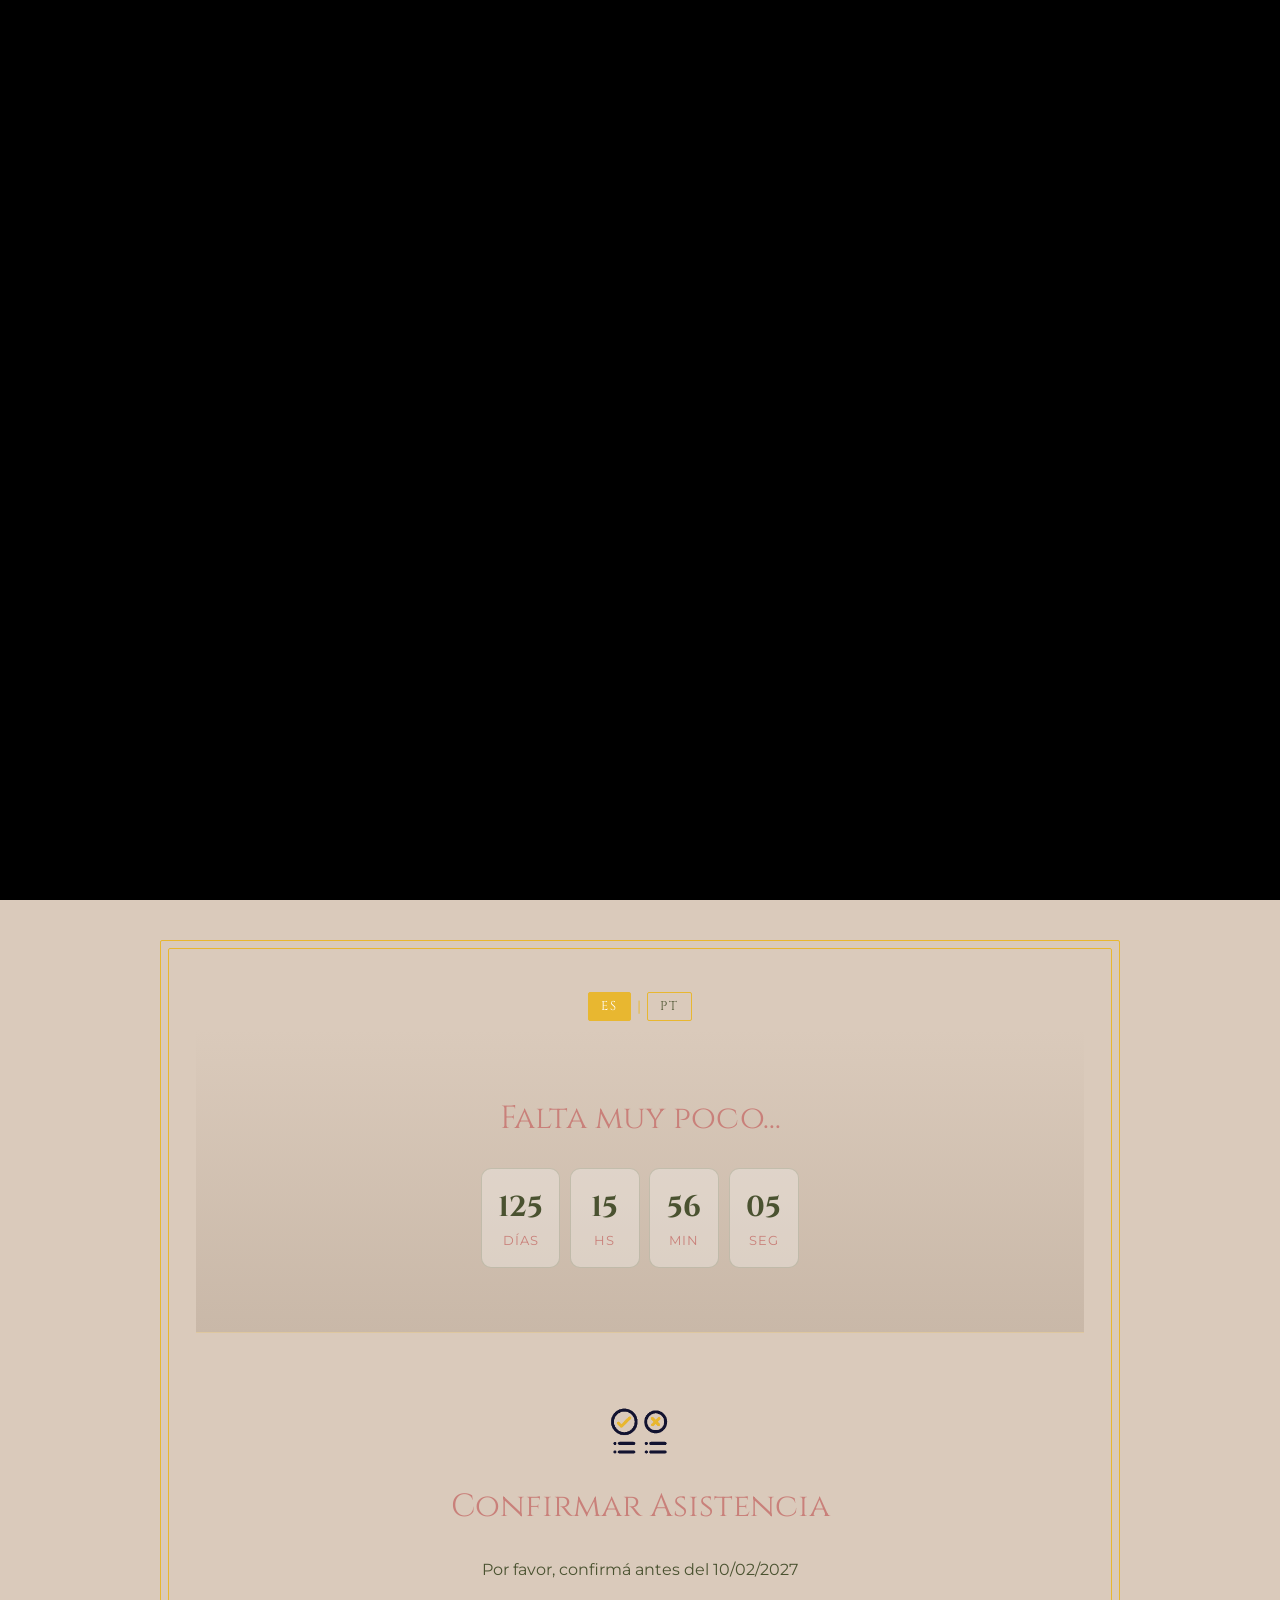
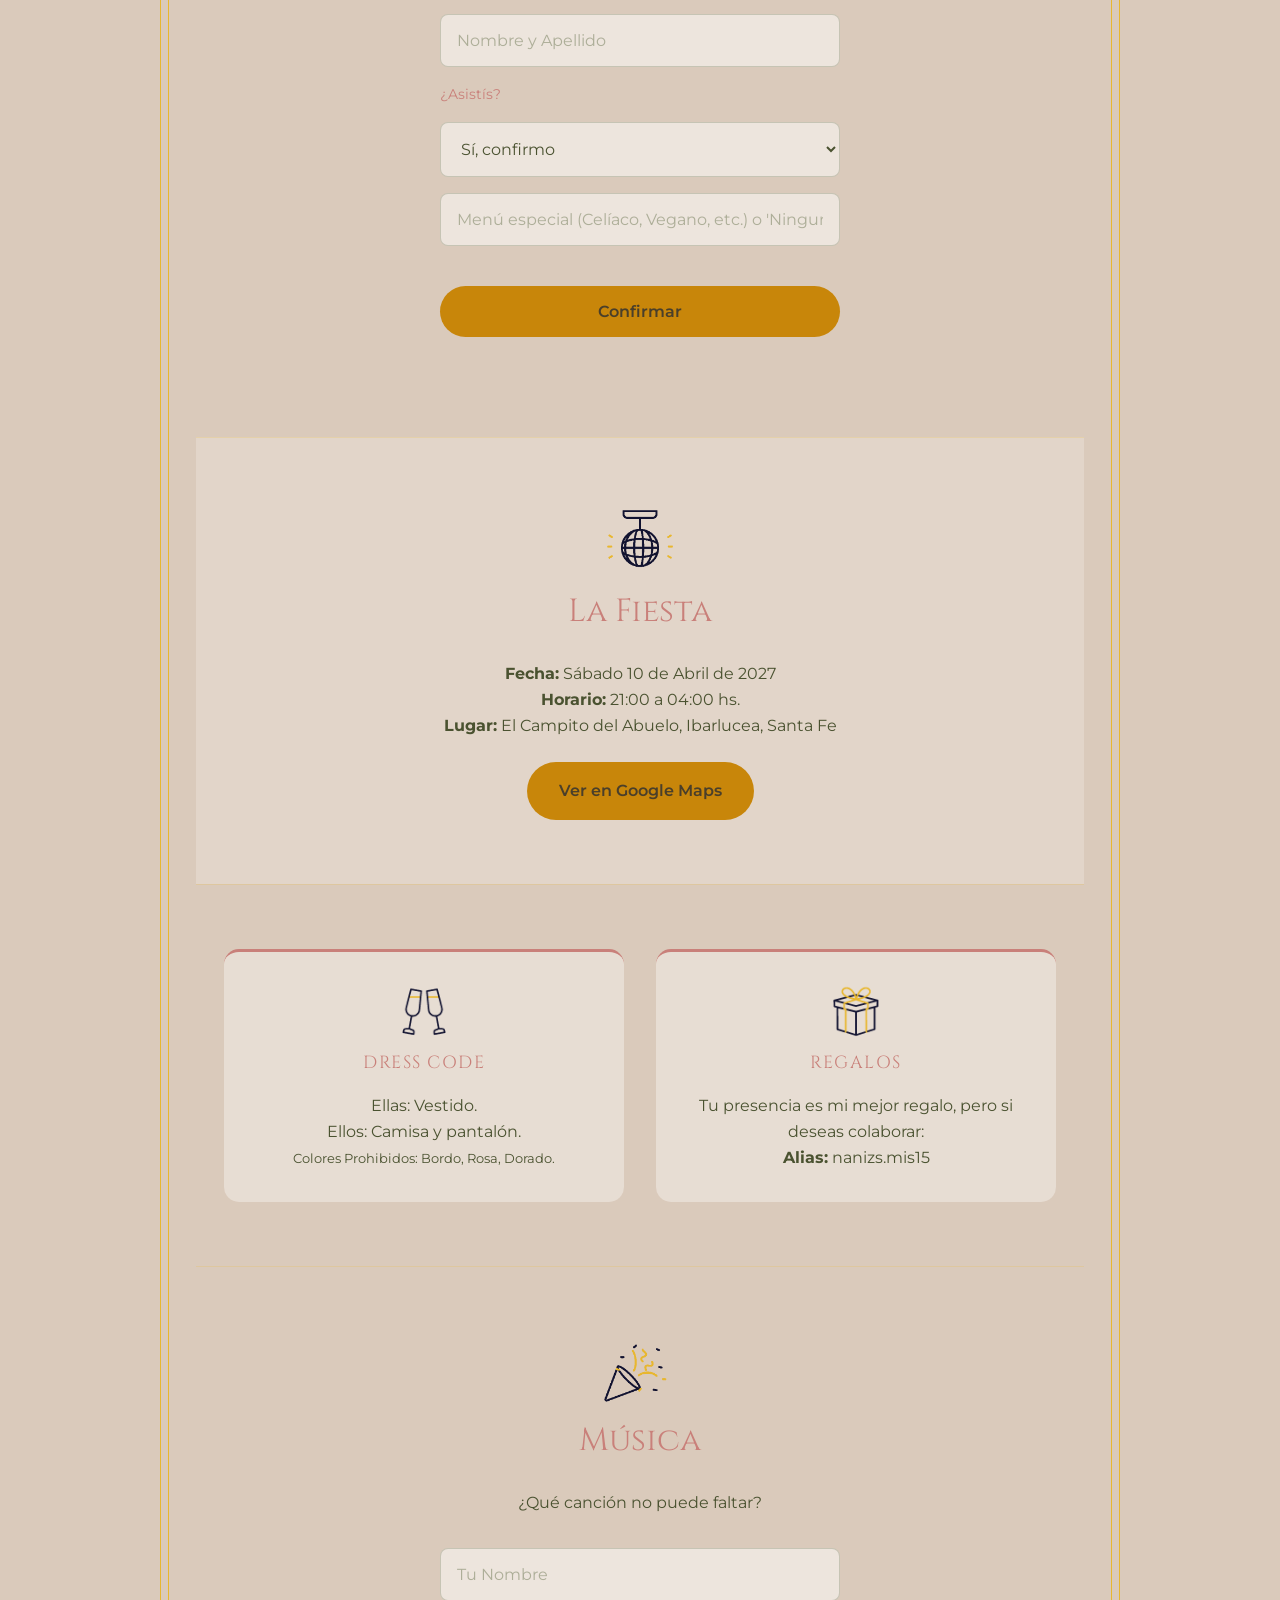
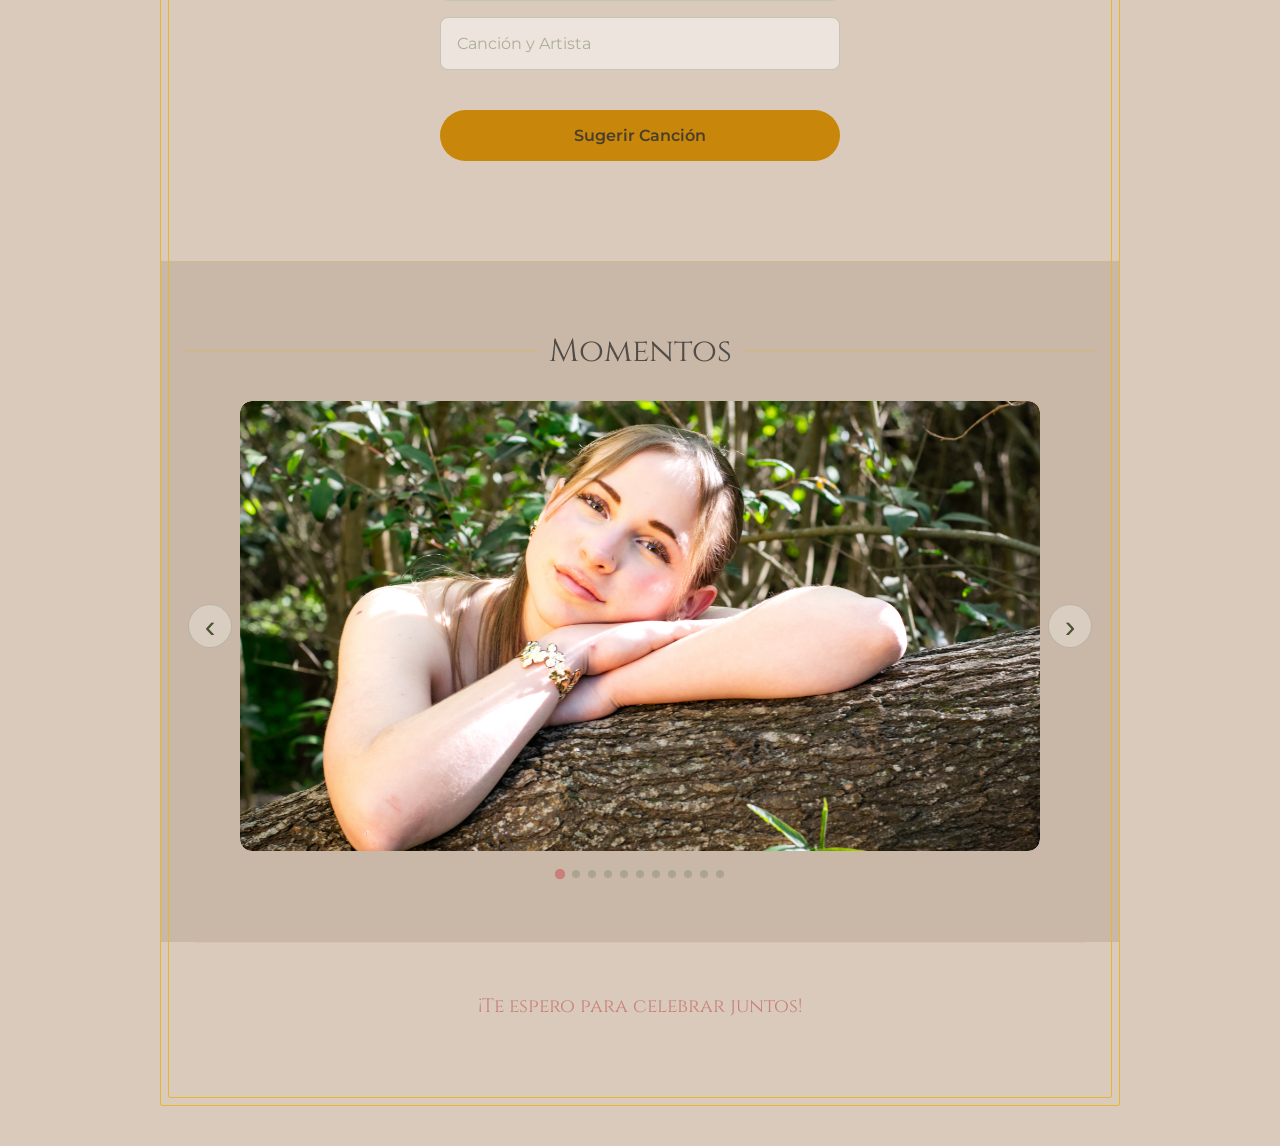
==== commit b2548ae5: "Se agregan video y version pt" ====
--- a/index.html
+++ b/index.html
@@ -11,6 +11,13 @@
     <link rel="stylesheet" href="styles.css">
 </head>
 <body>
+
+    <!-- PANTALLA DE INTRO (video de apertura) -->
+    <div id="intro-screen">
+        <video id="intro-video" autoplay muted playsinline>
+            <source src="asset/First-person_perspective_cinematic_shot._A_mysterious_ancient_forest_at_twilight_with_thick_mossy_tr_seed3259987025.mp4" type="video/mp4">
+        </video>
+    </div>
 
     <!-- PORTADA (Hero) -->
     <header class="hero-section">
@@ -26,34 +33,41 @@
     <!-- MARCO: envuelve todo el contenido post-hero -->
     <div class="marco-contenedor">
 
+    <!-- SWITCH DE IDIOMA -->
+    <div class="lang-switch-wrapper">
+        <button id="lang-es" class="lang-btn lang-active" aria-label="Español">ES</button>
+        <span class="lang-divider">|</span>
+        <button id="lang-pt" class="lang-btn" aria-label="Português">PT</button>
+    </div>
+
     <!-- CUENTA REGRESIVA -->
     <section class="countdown-section">
-        <h3>Falta muy poco...</h3>
+        <h3 data-i18n="countdown_title">Falta muy poco...</h3>
         <div id="reloj" class="reloj-container">
-            <div class="tiempo"><span id="dias">00</span><p>Días</p></div>
-            <div class="tiempo"><span id="horas">00</span><p>Hs</p></div>
-            <div class="tiempo"><span id="minutos">00</span><p>Min</p></div>
-            <div class="tiempo"><span id="segundos">00</span><p>Seg</p></div>
+            <div class="tiempo"><span id="dias">00</span><p data-i18n="dias">Días</p></div>
+            <div class="tiempo"><span id="horas">00</span><p data-i18n="horas">Hs</p></div>
+            <div class="tiempo"><span id="minutos">00</span><p data-i18n="minutos">Min</p></div>
+            <div class="tiempo"><span id="segundos">00</span><p data-i18n="segundos">Seg</p></div>
         </div>
     </section>
 
     <!-- FORMULARIO: RSVP (F-04: CTA principal arriba) -->
     <section class="form-section rsvp-container">
         <img src="asset/asistencia.gif" alt="Decoración Confirmar Asistencia" class="seccion-gif" aria-hidden="true">
-        <h3>Confirmar Asistencia</h3>
-        <p>Por favor, confirmá antes del 10/02/2027</p>
+        <h3 data-i18n="rsvp_title">Confirmar Asistencia</h3>
+        <p data-i18n="rsvp_deadline">Por favor, confirmá antes del 10/02/2027</p>
         <form id="form-rsvp">
-            <input type="text" id="rsvp-nombre" placeholder="Nombre y Apellido" required>
+            <input type="text" id="rsvp-nombre" data-i18n-placeholder="rsvp_nombre_ph" placeholder="Nombre y Apellido" required>
             
-            <label for="rsvp-asiste">¿Asistís?</label>
+            <label for="rsvp-asiste" data-i18n="rsvp_asiste_label">¿Asistís?</label>
             <select id="rsvp-asiste" required>
-                <option value="Sí">Sí, confirmo</option>
-                <option value="No">No podré asistir</option>
+                <option value="Sí" data-i18n="rsvp_si">Sí, confirmo</option>
+                <option value="No" data-i18n="rsvp_no">No podré asistir</option>
             </select>
 
-            <input type="text" id="rsvp-menu" placeholder="Menú especial (Celíaco, Vegano, etc.) o 'Ninguno'">
+            <input type="text" id="rsvp-menu" data-i18n-placeholder="rsvp_menu_ph" placeholder="Menú especial (Celíaco, Vegano, etc.) o 'Ninguno'">
             
-            <button type="submit" id="btn-rsvp" class="btn-primario">Confirmar</button>
+            <button type="submit" id="btn-rsvp" class="btn-primario" data-i18n="rsvp_btn">Confirmar</button>
         </form>
         <p id="msg-rsvp" class="mensaje-form"></p>
     </section>
@@ -61,47 +75,46 @@
     <!-- UBICACIÓN Y FIESTA -->
     <section class="info-section">
         <img src="asset/la-fiesta.gif" alt="Decoración La Fiesta" class="seccion-gif" aria-hidden="true">
-        <h3>La Fiesta</h3>
-        <p><strong>Fecha:</strong> Sábado 10 de Abril de 2027</p>
-        <p><strong>Horario:</strong> 21:00 hs a 04:00 hs</p>
-        <p><strong>Lugar:</strong> El Campito del Abuelo, Ibarlucea, Santa Fe</p>
-        <a href="https://maps.app.goo.gl/5xK7oFv8d6gdrRo78" target="_blank" class="btn-primario">Ver en Google Maps</a>
+        <h3 data-i18n="fiesta_title">La Fiesta</h3>
+        <p><strong data-i18n="fiesta_fecha_label">Fecha:</strong> <span data-i18n="fiesta_fecha_val">Sábado 10 de Abril de 2027</span></p>
+        <p><strong data-i18n="fiesta_hora_label">Horario:</strong> <span data-i18n="fiesta_hora_val">21:00 a 04:00 hs.</span></p>
+        <p><strong data-i18n="fiesta_lugar_label">Lugar:</strong> <span data-i18n="fiesta_lugar_val">El Campito del Abuelo, Ibarlucea, Santa Fe</span></p>
+        <a href="https://maps.app.goo.gl/5xK7oFv8d6gdrRo78" target="_blank" class="btn-primario" data-i18n="fiesta_mapa">Ver en Google Maps</a>
     </section>
 
     <!-- DETALLES DEL EVENTO -->
     <section class="detalles-section">
         <div class="detalle-card">
             <img src="asset/dress-code.gif" alt="Decoración Dress Code" class="seccion-gif" aria-hidden="true">
-            <h4>Dress Code</h4>
-            <p>Ellas: Vestido.</p>
-            <p>Ellos: Camisa y pantalón.</p>
-            <p><small>Colores Prohibidos: Bordo, Rosa, Dorado.</small></p>
+            <h4 data-i18n="dress_title">Dress Code</h4>
+            <p data-i18n="dress_ellas">Ellas: Vestido.</p>
+            <p data-i18n="dress_ellos">Ellos: Camisa y pantalón.</p>
+            <p><small data-i18n="dress_prohibidos">Colores Prohibidos: Bordo, Rosa, Dorado.</small></p>
         </div>
         <div class="detalle-card">
             <img src="asset/regalos.gif" alt="Decoración Regalos" class="seccion-gif" aria-hidden="true">
-            <h4>Regalos</h4>
-            <p>Tu presencia es mi mejor regalo, pero si deseas colaborar:</p>
-            <p><strong>CBU:</strong> 0000000000000000000000</p>
-            <p><strong>Alias:</strong> nai.mis15</p>
+            <h4 data-i18n="regalos_title">Regalos</h4>
+            <p data-i18n="regalos_texto">Tu presencia es mi mejor regalo, pero si deseas colaborar:</p>
+            <p><strong>Alias:</strong> nanizs.mis15</p>
         </div>
     </section>
 
     <!-- FORMULARIO: SUGERIR CANCIÓN -->
     <section class="form-section">
         <img src="asset/musica.gif" alt="Decoración Música" class="seccion-gif" aria-hidden="true">
-        <h3>Música</h3>
-        <p>¿Qué canción no puede faltar?</p>
+        <h3 data-i18n="musica_title">Música</h3>
+        <p data-i18n="musica_texto">¿Qué canción no puede faltar?</p>
         <form id="form-canciones">
-            <input type="text" id="cancion-nombre" placeholder="Tu Nombre" required>
-            <input type="text" id="cancion-tema" placeholder="Canción y Artista" required>
-            <button type="submit" class="btn-primario">Sugerir Canción</button>
+            <input type="text" id="cancion-nombre" data-i18n-placeholder="musica_nombre_ph" placeholder="Tu Nombre" required>
+            <input type="text" id="cancion-tema" data-i18n-placeholder="musica_tema_ph" placeholder="Canción y Artista" required>
+            <button type="submit" class="btn-primario" data-i18n="musica_btn">Sugerir Canción</button>
         </form>
         <p id="msg-canciones" class="mensaje-form"></p>
     </section>
 
     <!-- CARRUSEL DE FOTOS -->
     <section class="carrusel-section">
-        <h3>Momentos</h3>
+        <h3 data-i18n="momentos_title">Momentos</h3>
         <div class="carrusel-wrapper">
             <button class="carrusel-btn carrusel-prev" aria-label="Anterior">&#8249;</button>
             <div class="carrusel-track-container">
@@ -126,7 +139,7 @@
 
     <!-- FOOTER -->
     <footer>
-        <p>¡Te espero para celebrar juntos!</p>
+        <p data-i18n="footer_texto">¡Te espero para celebrar juntos!</p>
     </footer>
 
     </div><!-- fin .marco-contenedor -->
--- a/styles.css
+++ b/styles.css
@@ -5,7 +5,7 @@
     /* F-02: roles de color bien definidos */
     --dusty-rose: #c9807a;           /* titulación — más rico y legible   */
     --golden-deco: #e8b730;          /* decoración únicamente (marco)     */
-    --golden-cta:  #c8860a;          /* botones + interacción             */
+    --golden-cta:  #f0b74d;          /* botones + interacción             */
     --golden: #c8860a;               /* alias para compatibilidad         */
     --bg: #dacabb;
     /* F-01: texto con ratio WCAG AA sobre --bg */
@@ -54,16 +54,76 @@
 }
 
 /* ==========================================================================
+   SWITCH DE IDIOMA
+   ========================================================================== */
+.lang-switch-wrapper {
+    display: flex;
+    align-items: center;
+    justify-content: center;
+    gap: 0.4rem;
+    padding: 1rem 0 0.5rem;
+}
+
+.lang-btn {
+    background: none;
+    border: 1px solid var(--golden-deco);
+    color: var(--text);
+    font-family: var(--font-titulos);
+    font-size: 0.8rem;
+    letter-spacing: 2px;
+    padding: 0.3rem 0.75rem;
+    border-radius: 2px;
+    cursor: pointer;
+    transition: background 0.2s, color 0.2s;
+}
+
+.lang-btn:hover {
+    background: var(--golden-deco);
+    color: #fff;
+}
+
+.lang-btn.lang-active {
+    background: var(--golden-deco);
+    color: #fff;
+    cursor: default;
+}
+
+.lang-divider {
+    color: var(--golden-deco);
+    font-size: 0.9rem;
+    line-height: 1;
+}
+
+/* ==========================================================================
+   INTRO SCREEN (video de apertura)
+   ========================================================================== */
+#intro-screen {
+    position: fixed;
+    inset: 0;
+    z-index: 9999;
+    background: #000;
+    transition: opacity 0.8s ease;
+}
+
+#intro-screen.fade-out {
+    opacity: 0;
+    pointer-events: none;
+}
+
+#intro-video {
+    width: 100%;
+    height: 100%;
+    object-fit: cover;
+    display: block;
+}
+
+/* ==========================================================================
    HERO SECTION (Portada)
    ========================================================================== */
 .hero-section {
     position: relative;
     width: 100%;
-    height: 100vh; /* Ocupa toda la pantalla del celu */
-    /* 
-       AQUI VA LA FOTO DE LA CUMPLEAÑERA 
-       Reemplaza 'ruta/a/tu/imagen.jpg' con la imagen real.
-    */
+    height: 100vh;
     background-image: url('asset/1.jpg');
     background-size: cover;
     background-position: center;
@@ -89,6 +149,7 @@
     align-items: center;
     justify-content: flex-end; /* contenido al pie */
     padding-bottom: 2.5rem;
+    z-index: 1;
 }
 
 .hero-content {
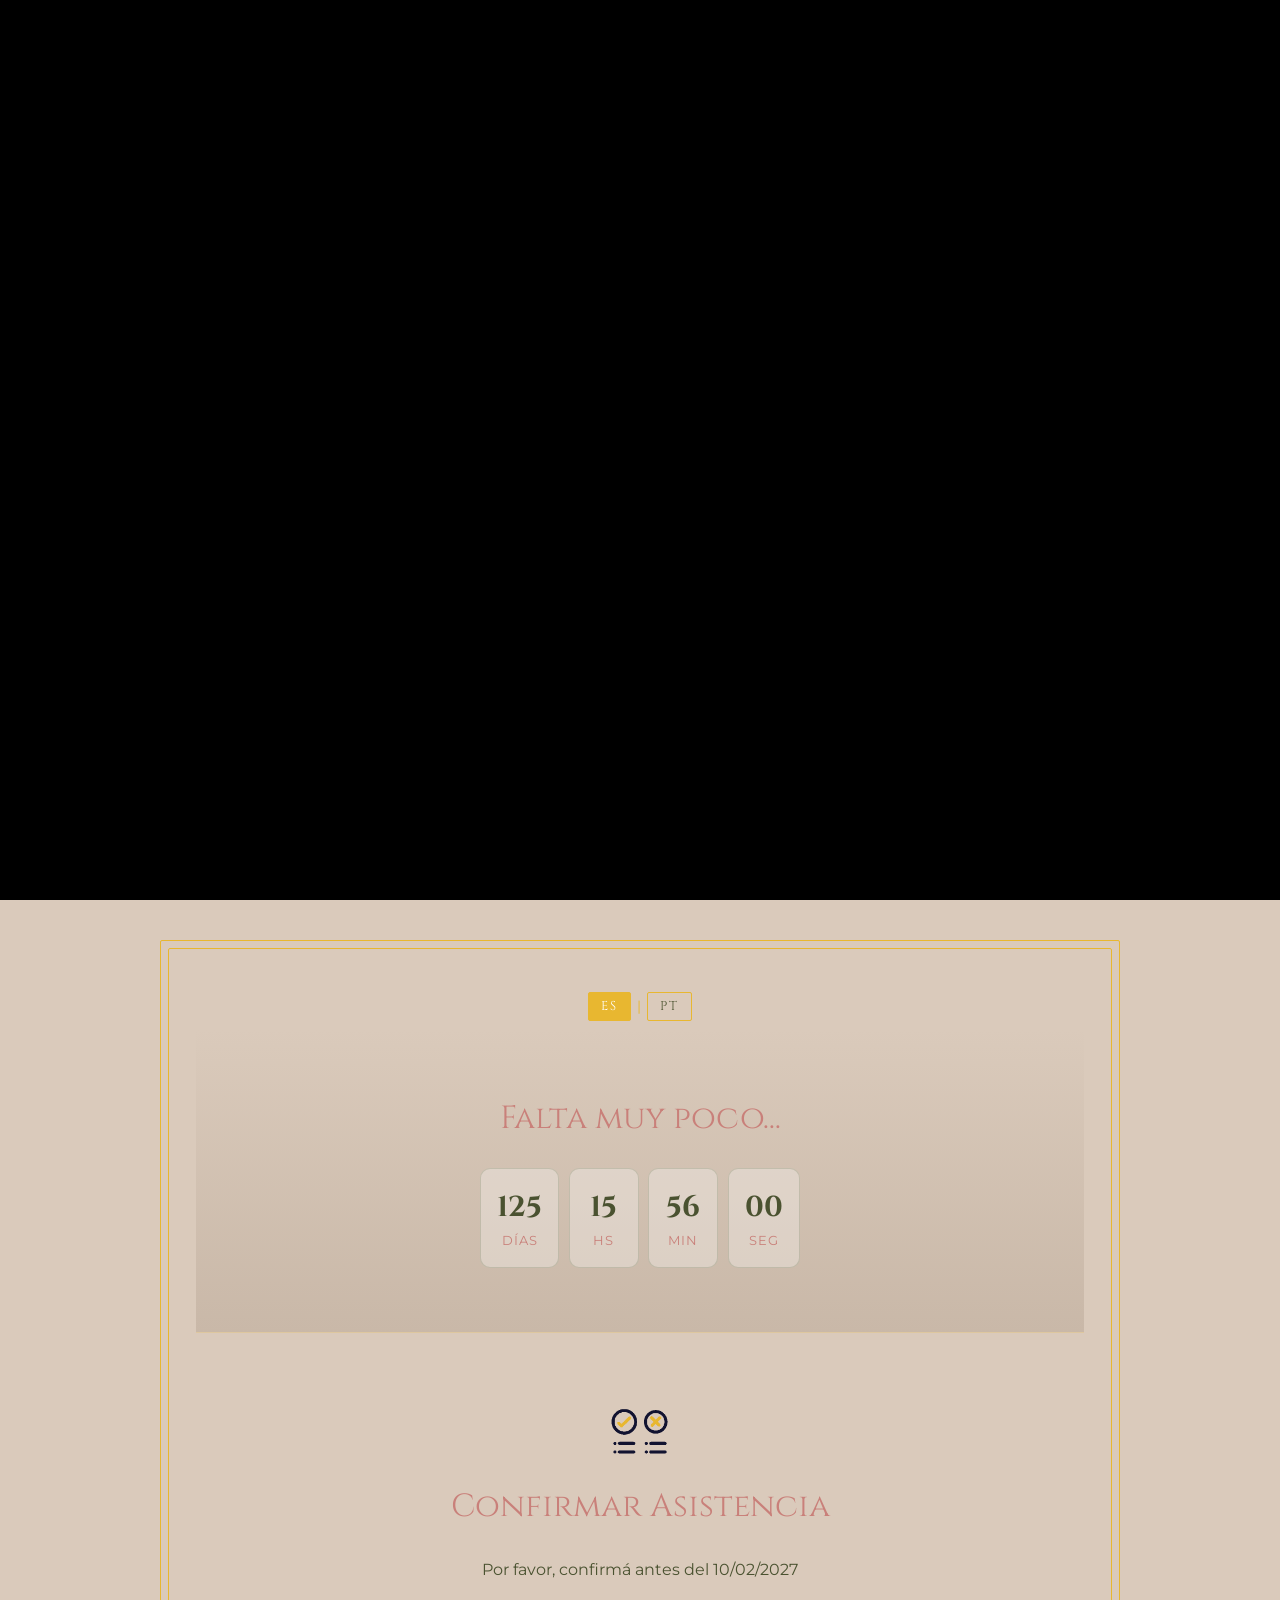
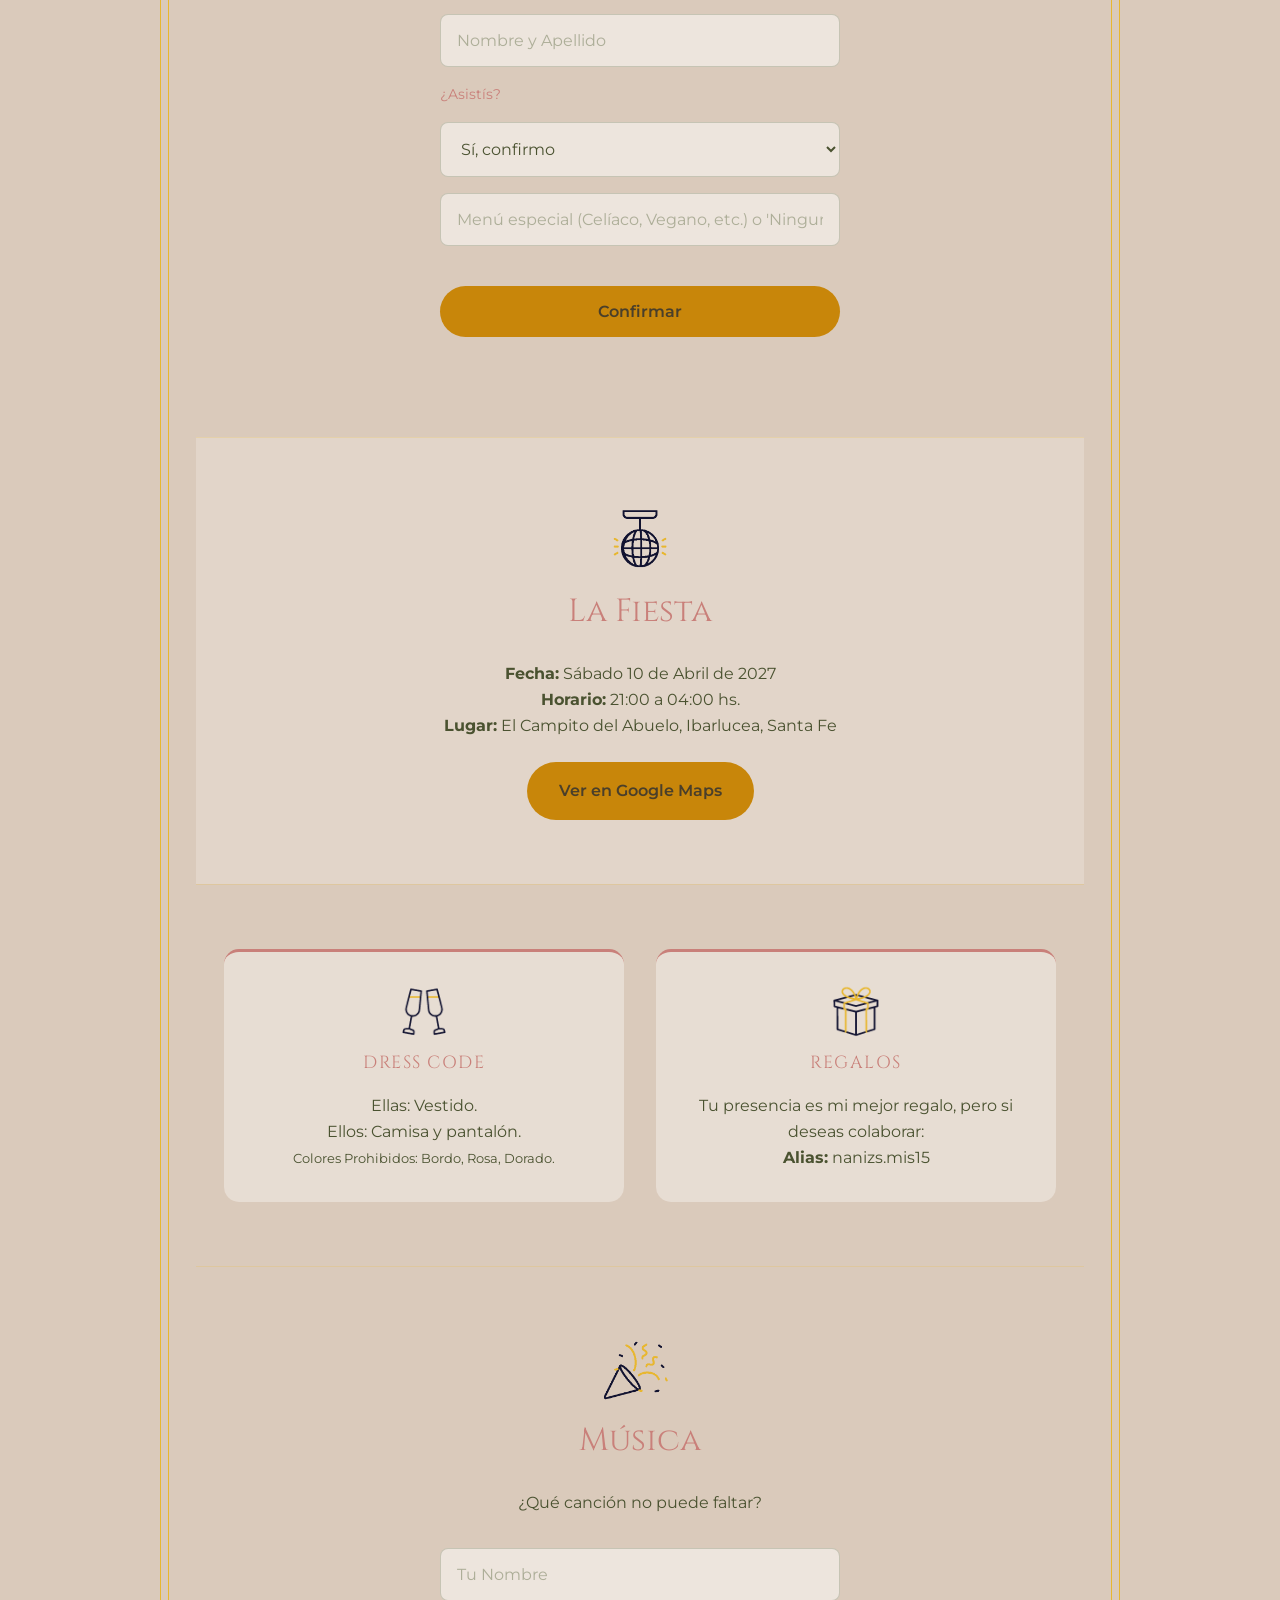
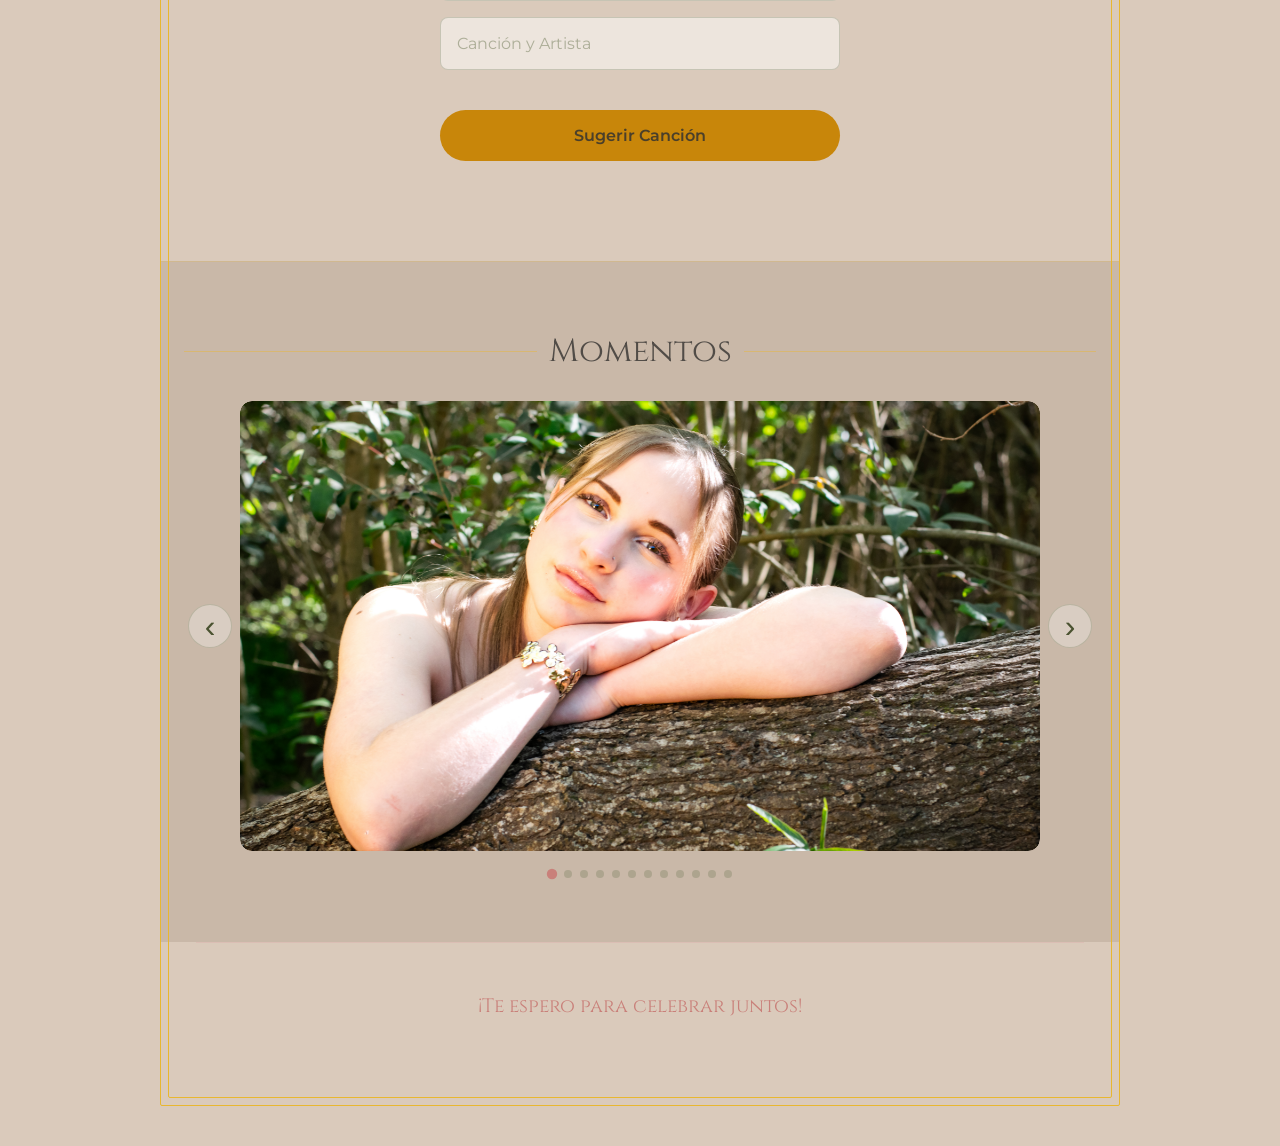
==== commit 9317b59f: "optimizacion de archivos media" ====
--- a/index.html
+++ b/index.html
@@ -4,6 +4,16 @@
     <meta charset="UTF-8">
     <meta name="viewport" content="width=device-width, initial-scale=1.0">
     <title>Mis 15 | Nani</title>
+
+    <!-- Favicon -->
+    <link rel="icon" type="image/jpeg" href="asset/1.jpg">
+
+    <!-- Open Graph (preview en WhatsApp / redes) -->
+    <meta property="og:title"       content="Mis 15 — Nani 🌿">
+    <meta property="og:description" content="¡Estás invitado/a a mis 15! Sábado 10 de Abril de 2027 · El Campito del Abuelo, Ibarlucea">
+    <meta property="og:image"       content="asset/1.jpg">
+    <meta property="og:type"        content="website">
+    <meta name="twitter:card"       content="summary_large_image">
 
     <link rel="preconnect" href="https://fonts.googleapis.com">
     <link rel="preconnect" href="https://fonts.gstatic.com" crossorigin>
@@ -15,8 +25,9 @@
     <!-- PANTALLA DE INTRO (video de apertura) -->
     <div id="intro-screen">
         <video id="intro-video" autoplay muted playsinline>
-            <source src="asset/First-person_perspective_cinematic_shot._A_mysterious_ancient_forest_at_twilight_with_thick_mossy_tr_seed3259987025.mp4" type="video/mp4">
+            <source src="asset/intro.mp4" type="video/mp4">
         </video>
+        <button id="btn-saltar-intro" aria-label="Saltar introducción">Saltar intro</button>
     </div>
 
     <!-- PORTADA (Hero) -->
@@ -53,11 +64,11 @@
 
     <!-- FORMULARIO: RSVP (F-04: CTA principal arriba) -->
     <section class="form-section rsvp-container">
-        <img src="asset/asistencia.gif" alt="Decoración Confirmar Asistencia" class="seccion-gif" aria-hidden="true">
+        <img src="asset/asistencia.webp" alt="Decoración Confirmar Asistencia" class="seccion-gif" aria-hidden="true">
         <h3 data-i18n="rsvp_title">Confirmar Asistencia</h3>
         <p data-i18n="rsvp_deadline">Por favor, confirmá antes del 10/02/2027</p>
         <form id="form-rsvp">
-            <input type="text" id="rsvp-nombre" data-i18n-placeholder="rsvp_nombre_ph" placeholder="Nombre y Apellido" required>
+            <input type="text" id="rsvp-nombre" data-i18n-placeholder="rsvp_nombre_ph" placeholder="Nombre y Apellido" maxlength="100" autocomplete="name" required>
             
             <label for="rsvp-asiste" data-i18n="rsvp_asiste_label">¿Asistís?</label>
             <select id="rsvp-asiste" required>
@@ -65,7 +76,7 @@
                 <option value="No" data-i18n="rsvp_no">No podré asistir</option>
             </select>
 
-            <input type="text" id="rsvp-menu" data-i18n-placeholder="rsvp_menu_ph" placeholder="Menú especial (Celíaco, Vegano, etc.) o 'Ninguno'">
+            <input type="text" id="rsvp-menu" data-i18n-placeholder="rsvp_menu_ph" placeholder="Menú especial (Celíaco, Vegano, etc.) o 'Ninguno'" maxlength="150">
             
             <button type="submit" id="btn-rsvp" class="btn-primario" data-i18n="rsvp_btn">Confirmar</button>
         </form>
@@ -74,25 +85,25 @@
 
     <!-- UBICACIÓN Y FIESTA -->
     <section class="info-section">
-        <img src="asset/la-fiesta.gif" alt="Decoración La Fiesta" class="seccion-gif" aria-hidden="true">
+        <img src="asset/la-fiesta.webp" alt="Decoración La Fiesta" class="seccion-gif" aria-hidden="true">
         <h3 data-i18n="fiesta_title">La Fiesta</h3>
         <p><strong data-i18n="fiesta_fecha_label">Fecha:</strong> <span data-i18n="fiesta_fecha_val">Sábado 10 de Abril de 2027</span></p>
         <p><strong data-i18n="fiesta_hora_label">Horario:</strong> <span data-i18n="fiesta_hora_val">21:00 a 04:00 hs.</span></p>
         <p><strong data-i18n="fiesta_lugar_label">Lugar:</strong> <span data-i18n="fiesta_lugar_val">El Campito del Abuelo, Ibarlucea, Santa Fe</span></p>
-        <a href="https://maps.app.goo.gl/5xK7oFv8d6gdrRo78" target="_blank" class="btn-primario" data-i18n="fiesta_mapa">Ver en Google Maps</a>
+        <a href="https://maps.app.goo.gl/5xK7oFv8d6gdrRo78" target="_blank" rel="noopener noreferrer" class="btn-primario" data-i18n="fiesta_mapa">Ver en Google Maps</a>
     </section>
 
     <!-- DETALLES DEL EVENTO -->
     <section class="detalles-section">
         <div class="detalle-card">
-            <img src="asset/dress-code.gif" alt="Decoración Dress Code" class="seccion-gif" aria-hidden="true">
+            <img src="asset/dress-code.webp" alt="Decoración Dress Code" class="seccion-gif" aria-hidden="true">
             <h4 data-i18n="dress_title">Dress Code</h4>
             <p data-i18n="dress_ellas">Ellas: Vestido.</p>
             <p data-i18n="dress_ellos">Ellos: Camisa y pantalón.</p>
             <p><small data-i18n="dress_prohibidos">Colores Prohibidos: Bordo, Rosa, Dorado.</small></p>
         </div>
         <div class="detalle-card">
-            <img src="asset/regalos.gif" alt="Decoración Regalos" class="seccion-gif" aria-hidden="true">
+            <img src="asset/regalos.webp" alt="Decoración Regalos" class="seccion-gif" aria-hidden="true">
             <h4 data-i18n="regalos_title">Regalos</h4>
             <p data-i18n="regalos_texto">Tu presencia es mi mejor regalo, pero si deseas colaborar:</p>
             <p><strong>Alias:</strong> nanizs.mis15</p>
@@ -101,12 +112,12 @@
 
     <!-- FORMULARIO: SUGERIR CANCIÓN -->
     <section class="form-section">
-        <img src="asset/musica.gif" alt="Decoración Música" class="seccion-gif" aria-hidden="true">
+        <img src="asset/musica.webp" alt="Decoración Música" class="seccion-gif" aria-hidden="true">
         <h3 data-i18n="musica_title">Música</h3>
         <p data-i18n="musica_texto">¿Qué canción no puede faltar?</p>
         <form id="form-canciones">
-            <input type="text" id="cancion-nombre" data-i18n-placeholder="musica_nombre_ph" placeholder="Tu Nombre" required>
-            <input type="text" id="cancion-tema" data-i18n-placeholder="musica_tema_ph" placeholder="Canción y Artista" required>
+            <input type="text" id="cancion-nombre" data-i18n-placeholder="musica_nombre_ph" placeholder="Tu Nombre" maxlength="100" autocomplete="name" required>
+            <input type="text" id="cancion-tema" data-i18n-placeholder="musica_tema_ph" placeholder="Canción y Artista" maxlength="150" required>
             <button type="submit" class="btn-primario" data-i18n="musica_btn">Sugerir Canción</button>
         </form>
         <p id="msg-canciones" class="mensaje-form"></p>
@@ -119,17 +130,18 @@
             <button class="carrusel-btn carrusel-prev" aria-label="Anterior">&#8249;</button>
             <div class="carrusel-track-container">
                 <div class="carrusel-track" id="carrusel-track">
-                    <div class="carrusel-slide"><img src="asset/weader.jpg" alt="Foto 1"></div>
-                    <div class="carrusel-slide"><img src="asset/2.jpg" alt="Foto 2"></div>
-                    <div class="carrusel-slide"><img src="asset/3.jpg" alt="Foto 3"></div>
-                    <div class="carrusel-slide"><img src="asset/4.jpg" alt="Foto 4"></div>
-                    <div class="carrusel-slide"><img src="asset/5.jpg" alt="Foto 5"></div>
-                    <div class="carrusel-slide"><img src="asset/6.jpg" alt="Foto 6"></div>
-                    <div class="carrusel-slide"><img src="asset/7.jpg" alt="Foto 7"></div>
-                    <div class="carrusel-slide"><img src="asset/8.jpg" alt="Foto 8"></div>
-                    <div class="carrusel-slide"><img src="asset/9.jpg" alt="Foto 9"></div>
-                    <div class="carrusel-slide"><img src="asset/11.jpg" alt="Foto 11"></div>
-                    <div class="carrusel-slide"><img src="asset/12.jpg" alt="Foto 12"></div>
+                    <div class="carrusel-slide"><img src="asset/weader.jpg" alt="Momento especial de Nani"></div>
+                    <div class="carrusel-slide"><img src="asset/2.jpg"      alt="Momento 2 de Nani" loading="lazy"></div>
+                    <div class="carrusel-slide"><img src="asset/3.jpg"      alt="Momento 3 de Nani" loading="lazy"></div>
+                    <div class="carrusel-slide"><img src="asset/4.jpg"      alt="Momento 4 de Nani" loading="lazy"></div>
+                    <div class="carrusel-slide"><img src="asset/5.jpg"      alt="Momento 5 de Nani" loading="lazy"></div>
+                    <div class="carrusel-slide"><img src="asset/6.jpg"      alt="Momento 6 de Nani" loading="lazy"></div>
+                    <div class="carrusel-slide"><img src="asset/7.jpg"      alt="Momento 7 de Nani" loading="lazy"></div>
+                    <div class="carrusel-slide"><img src="asset/8.jpg"      alt="Momento 8 de Nani" loading="lazy"></div>
+                    <div class="carrusel-slide"><img src="asset/9.jpg"      alt="Momento 9 de Nani" loading="lazy"></div>
+                    <div class="carrusel-slide"><img src="asset/10.jpg"     alt="Momento 10 de Nani" loading="lazy"></div>
+                    <div class="carrusel-slide"><img src="asset/11.jpg"     alt="Momento 11 de Nani" loading="lazy"></div>
+                    <div class="carrusel-slide"><img src="asset/12.jpg"     alt="Momento 12 de Nani" loading="lazy"></div>
                 </div>
             </div>
             <button class="carrusel-btn carrusel-next" aria-label="Siguiente">&#8250;</button>
--- a/styles.css
+++ b/styles.css
@@ -115,6 +115,32 @@
     height: 100%;
     object-fit: cover;
     display: block;
+}
+
+#btn-saltar-intro {
+    position: absolute;
+    bottom: 2rem;
+    right: 1.5rem;
+    background: rgba(0, 0, 0, 0.45);
+    color: #fff;
+    border: 1px solid rgba(255, 255, 255, 0.5);
+    font-family: var(--font-textos);
+    font-size: 0.8rem;
+    letter-spacing: 1px;
+    padding: 0.5rem 1.1rem;
+    border-radius: 2px;
+    cursor: pointer;
+    opacity: 0;
+    transition: opacity 0.4s ease, background 0.2s;
+    z-index: 10000;
+}
+
+#btn-saltar-intro.visible {
+    opacity: 1;
+}
+
+#btn-saltar-intro:hover {
+    background: rgba(0, 0, 0, 0.7);
 }
 
 /* ==========================================================================
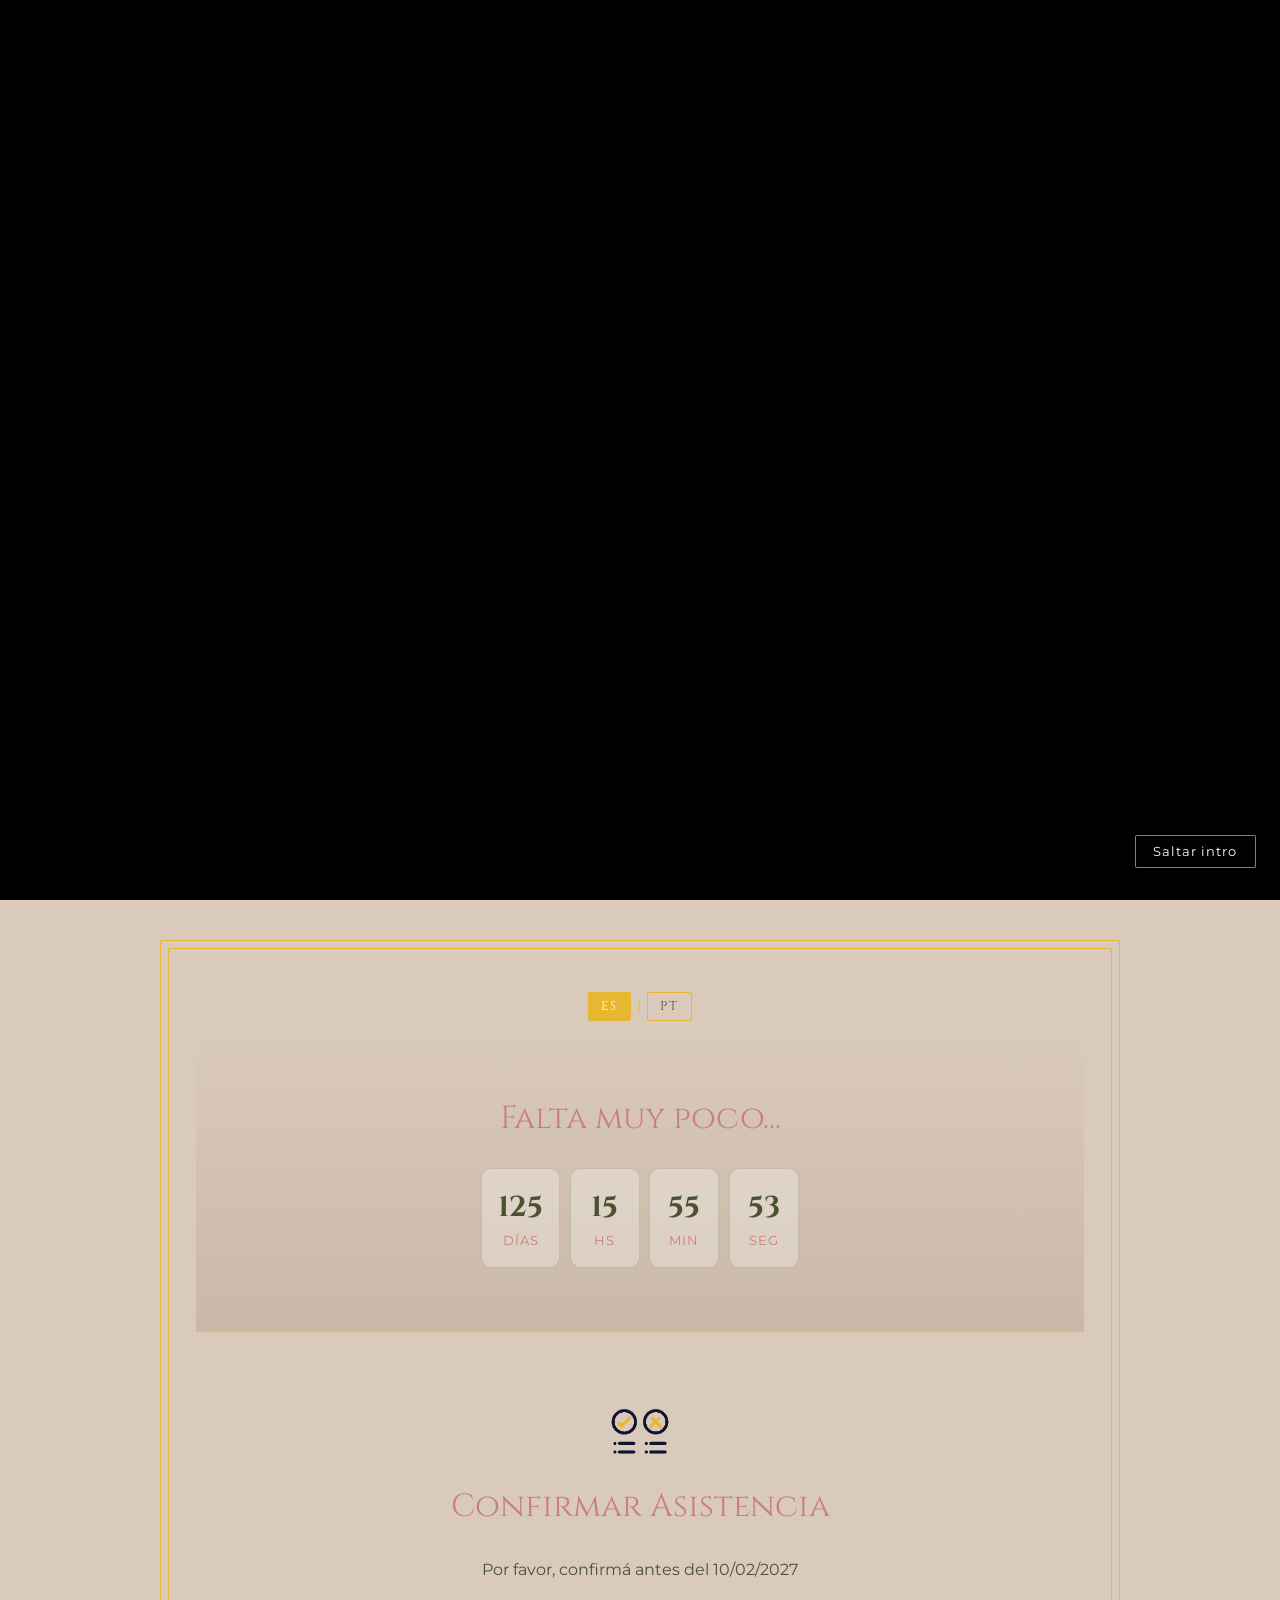
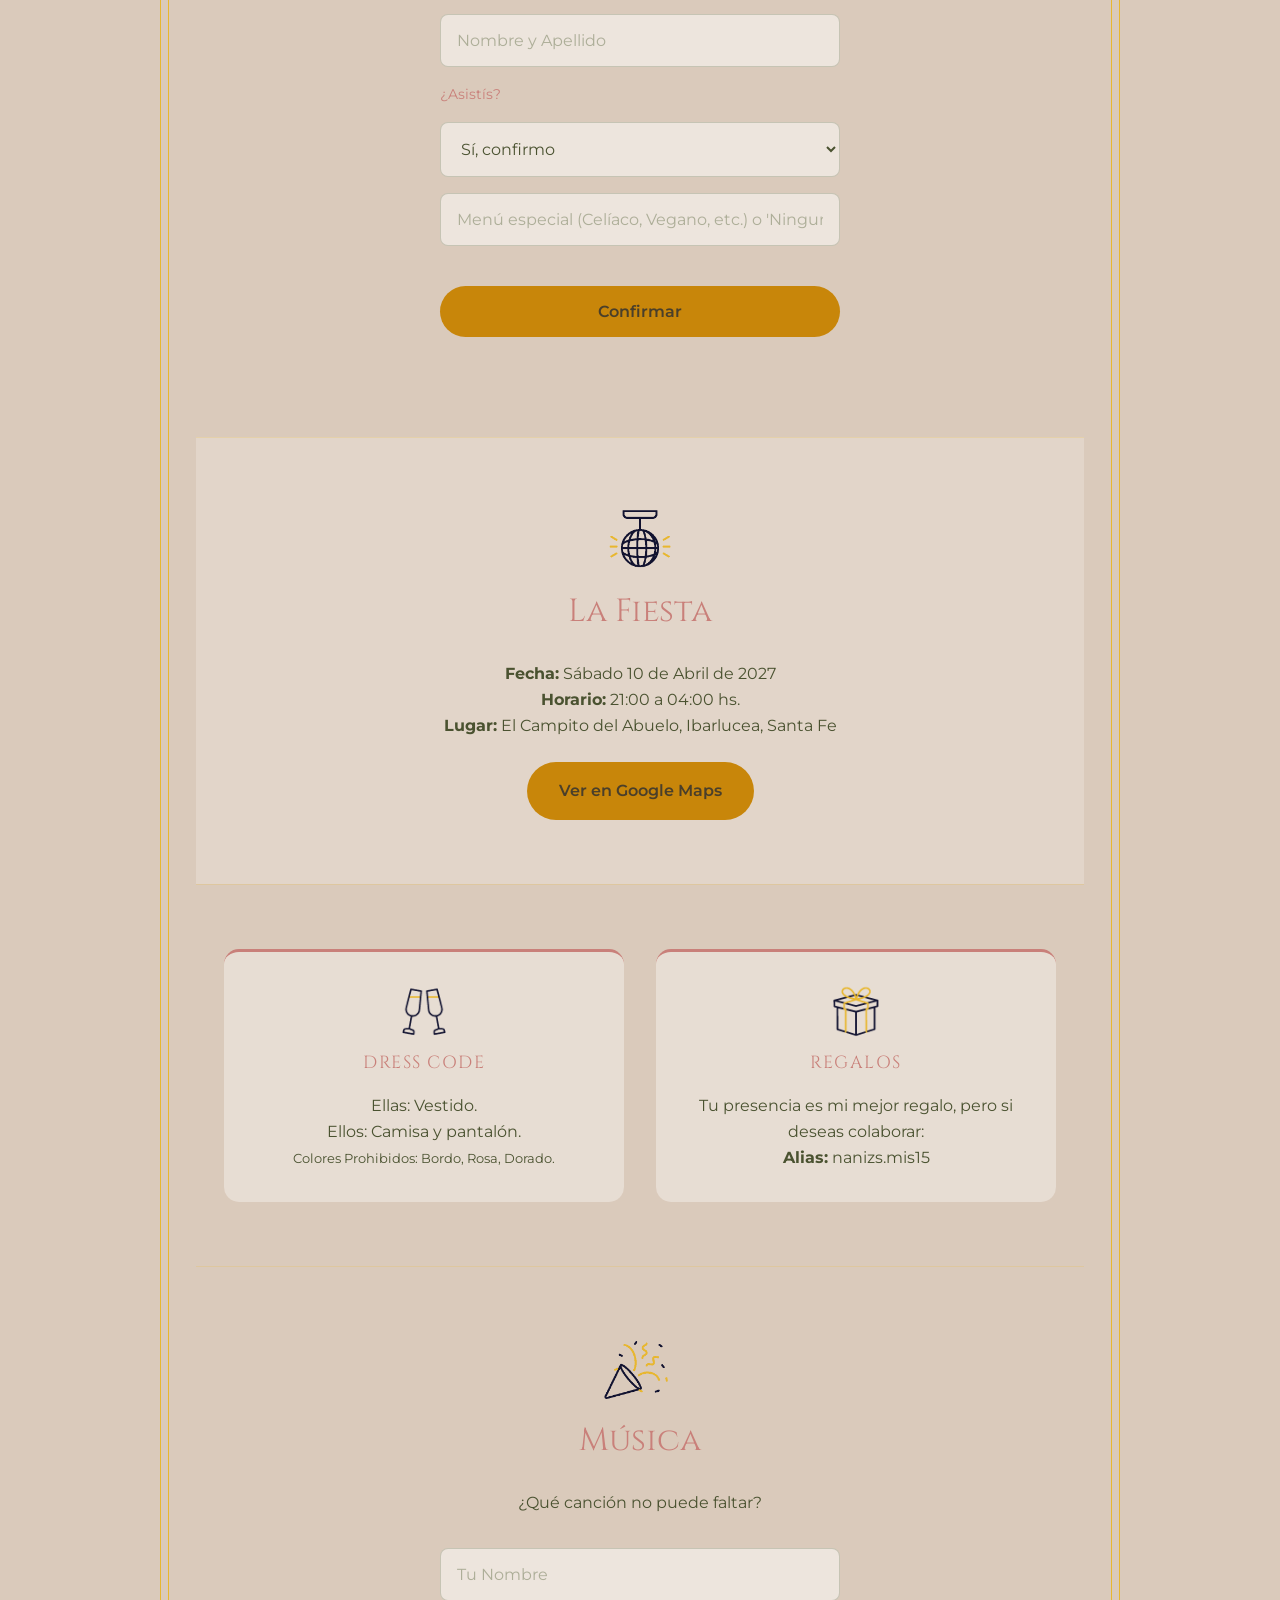
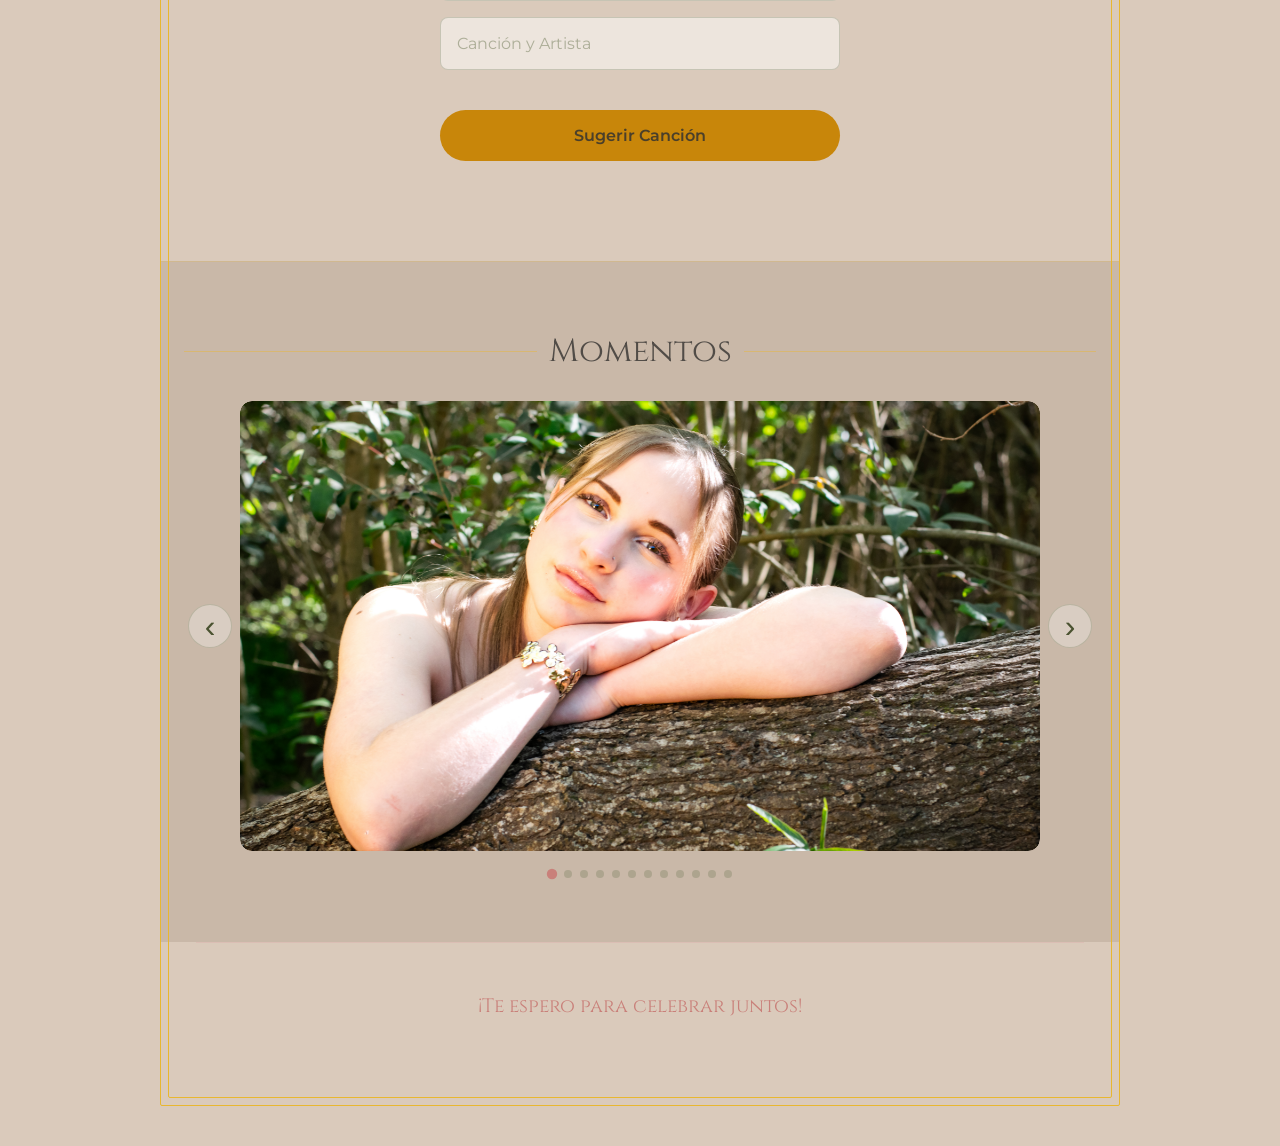
==== commit df8287a8: "Version modifica segun auditoria" ====
--- a/index.html
+++ b/index.html
@@ -72,8 +72,8 @@
             
             <label for="rsvp-asiste" data-i18n="rsvp_asiste_label">¿Asistís?</label>
             <select id="rsvp-asiste" required>
-                <option value="Sí" data-i18n="rsvp_si">Sí, confirmo</option>
-                <option value="No" data-i18n="rsvp_no">No podré asistir</option>
+                <option value="si" data-i18n="rsvp_si">Sí, confirmo</option>
+                <option value="no" data-i18n="rsvp_no">No podré asistir</option>
             </select>
 
             <input type="text" id="rsvp-menu" data-i18n-placeholder="rsvp_menu_ph" placeholder="Menú especial (Celíaco, Vegano, etc.) o 'Ninguno'" maxlength="150">
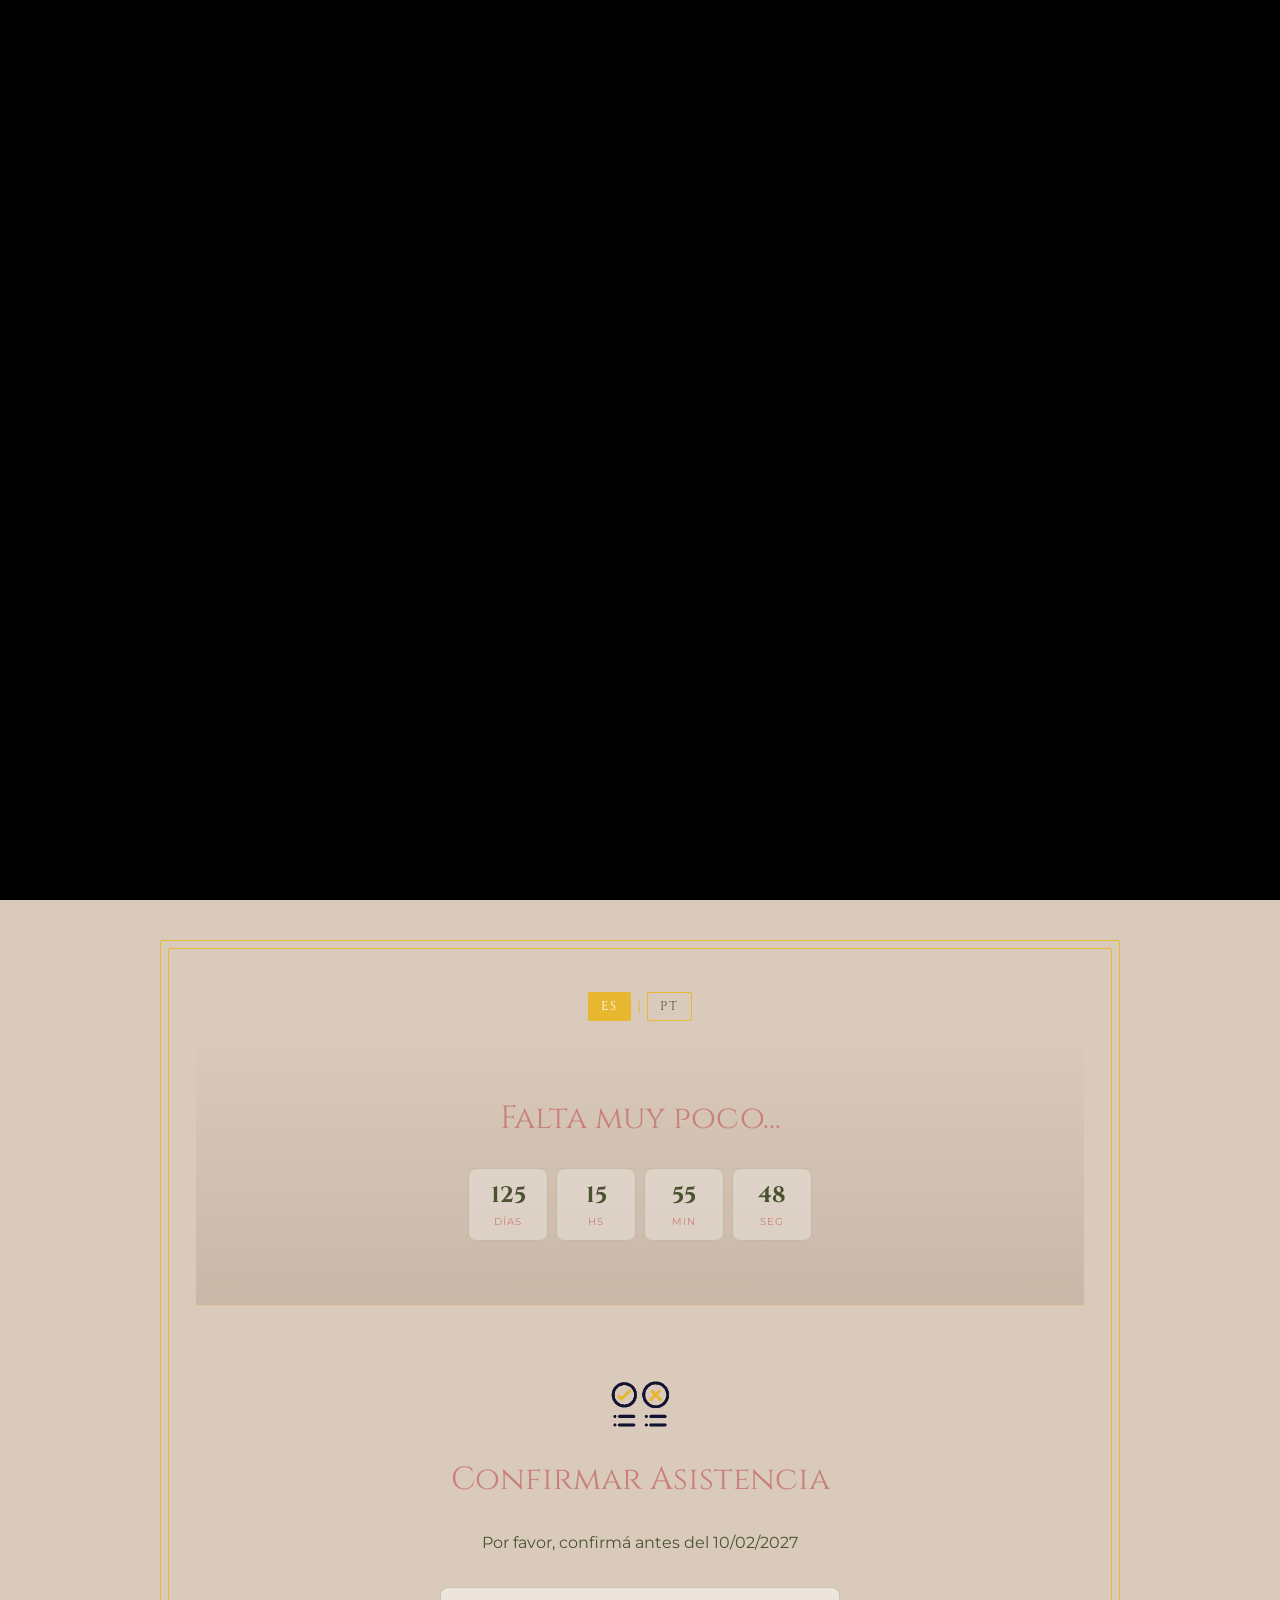
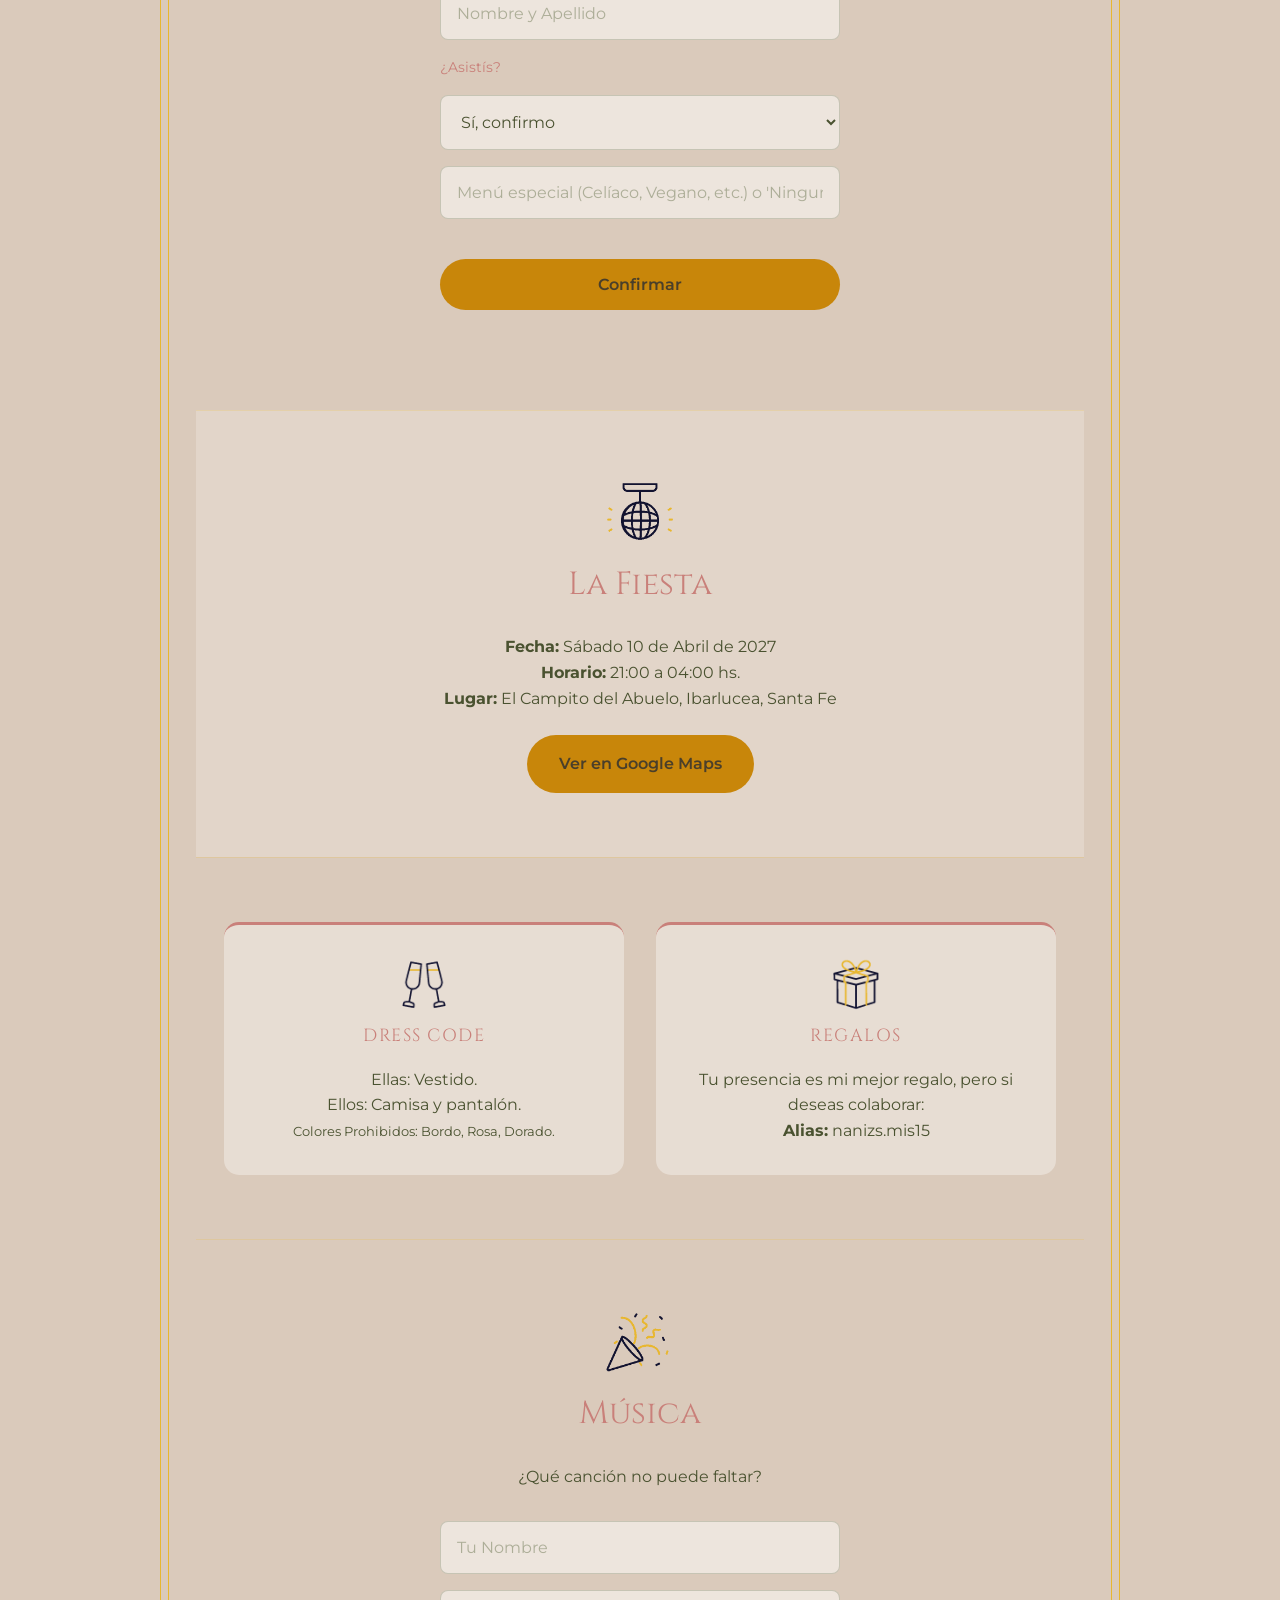
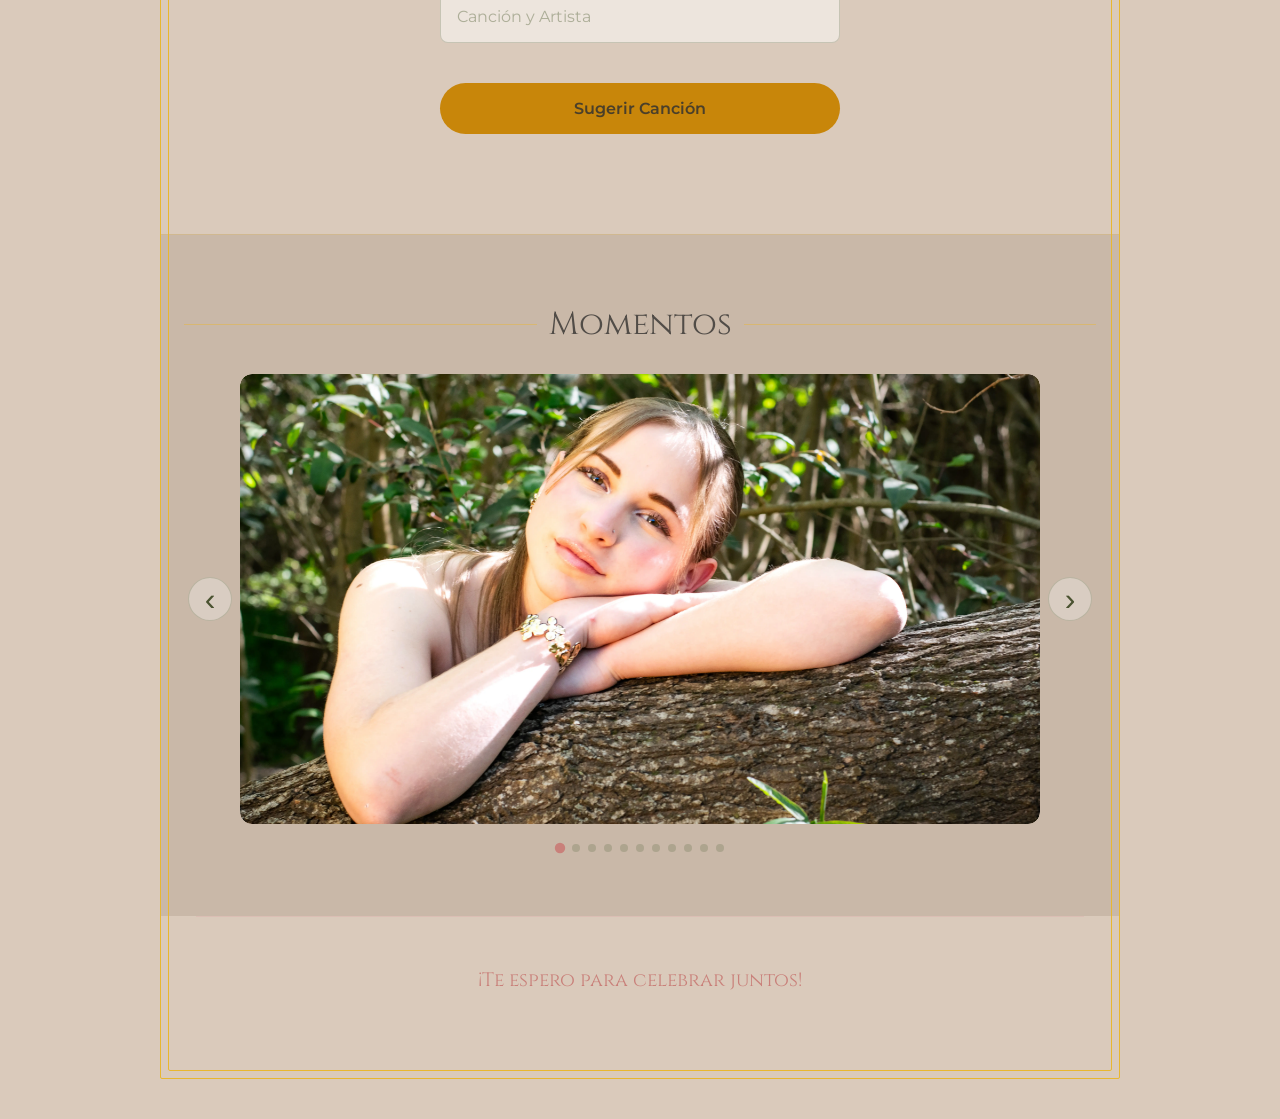
==== commit 6c645456: "optimizacion de imagenes" ====
--- a/index.html
+++ b/index.html
@@ -6,12 +6,12 @@
     <title>Mis 15 | Nani</title>
 
     <!-- Favicon -->
-    <link rel="icon" type="image/jpeg" href="asset/1.jpg">
+    <link rel="icon" type="image/webp" href="asset/1.webp">
 
     <!-- Open Graph (preview en WhatsApp / redes) -->
     <meta property="og:title"       content="Mis 15 — Nani 🌿">
     <meta property="og:description" content="¡Estás invitado/a a mis 15! Sábado 10 de Abril de 2027 · El Campito del Abuelo, Ibarlucea">
-    <meta property="og:image"       content="asset/1.jpg">
+    <meta property="og:image"       content="asset/1.webp">
     <meta property="og:type"        content="website">
     <meta name="twitter:card"       content="summary_large_image">
 
@@ -130,18 +130,17 @@
             <button class="carrusel-btn carrusel-prev" aria-label="Anterior">&#8249;</button>
             <div class="carrusel-track-container">
                 <div class="carrusel-track" id="carrusel-track">
-                    <div class="carrusel-slide"><img src="asset/weader.jpg" alt="Momento especial de Nani"></div>
-                    <div class="carrusel-slide"><img src="asset/2.jpg"      alt="Momento 2 de Nani" loading="lazy"></div>
-                    <div class="carrusel-slide"><img src="asset/3.jpg"      alt="Momento 3 de Nani" loading="lazy"></div>
-                    <div class="carrusel-slide"><img src="asset/4.jpg"      alt="Momento 4 de Nani" loading="lazy"></div>
-                    <div class="carrusel-slide"><img src="asset/5.jpg"      alt="Momento 5 de Nani" loading="lazy"></div>
-                    <div class="carrusel-slide"><img src="asset/6.jpg"      alt="Momento 6 de Nani" loading="lazy"></div>
-                    <div class="carrusel-slide"><img src="asset/7.jpg"      alt="Momento 7 de Nani" loading="lazy"></div>
-                    <div class="carrusel-slide"><img src="asset/8.jpg"      alt="Momento 8 de Nani" loading="lazy"></div>
-                    <div class="carrusel-slide"><img src="asset/9.jpg"      alt="Momento 9 de Nani" loading="lazy"></div>
-                    <div class="carrusel-slide"><img src="asset/10.jpg"     alt="Momento 10 de Nani" loading="lazy"></div>
-                    <div class="carrusel-slide"><img src="asset/11.jpg"     alt="Momento 11 de Nani" loading="lazy"></div>
-                    <div class="carrusel-slide"><img src="asset/12.jpg"     alt="Momento 12 de Nani" loading="lazy"></div>
+                    <div class="carrusel-slide"><img src="asset/weader.webp" alt="Momento especial de Nani"></div>
+                    <div class="carrusel-slide"><img src="asset/2.webp"      alt="Momento 2 de Nani" loading="lazy"></div>
+                    <div class="carrusel-slide"><img src="asset/3.webp"      alt="Momento 3 de Nani" loading="lazy"></div>
+                    <div class="carrusel-slide"><img src="asset/4.webp"      alt="Momento 4 de Nani" loading="lazy"></div>
+                    <div class="carrusel-slide"><img src="asset/5.webp"      alt="Momento 5 de Nani" loading="lazy"></div>
+                    <div class="carrusel-slide"><img src="asset/6.webp"      alt="Momento 6 de Nani" loading="lazy"></div>
+                    <div class="carrusel-slide"><img src="asset/7.webp"      alt="Momento 7 de Nani" loading="lazy"></div>
+                    <div class="carrusel-slide"><img src="asset/8.webp"      alt="Momento 8 de Nani" loading="lazy"></div>
+                    <div class="carrusel-slide"><img src="asset/9.webp"      alt="Momento 9 de Nani" loading="lazy"></div>                    
+                    <div class="carrusel-slide"><img src="asset/11.webp"     alt="Momento 11 de Nani" loading="lazy"></div>
+                    <div class="carrusel-slide"><img src="asset/12.webp"     alt="Momento 12 de Nani" loading="lazy"></div>
                 </div>
             </div>
             <button class="carrusel-btn carrusel-next" aria-label="Siguiente">&#8250;</button>
--- a/styles.css
+++ b/styles.css
@@ -150,7 +150,7 @@
     position: relative;
     width: 100%;
     height: 100vh;
-    background-image: url('asset/1.jpg');
+    background-image: url('asset/1.webp');
     background-size: cover;
     background-position: center;
     display: flex;
@@ -310,9 +310,9 @@
 .reloj-container {
     display: flex;
     justify-content: center;
-    gap: 0.6rem;
+    gap: 0.5rem;
     margin-top: 1.5rem;
-    flex-wrap: wrap;
+    flex-wrap: nowrap;   /* siempre en una sola línea */
 }
 
 .tiempo {
@@ -320,21 +320,22 @@
     flex-direction: column;
     align-items: center;
     background: rgba(255, 255, 255, 0.3);
-    padding: 1rem;
-    border-radius: 10px;
-    min-width: 70px;
+    padding: 0.6rem 0.8rem;
+    border-radius: 8px;
+    flex: 1 1 0;         /* los 4 bloques reparten el espacio por igual */
+    max-width: 80px;
     border: 1px solid rgba(110, 119, 83, 0.25);
 }
 
 .tiempo span {
     font-family: var(--font-titulos);
-    font-size: 1.8rem;
+    font-size: 1.4rem;
     color: var(--text);
     font-weight: 700;
 }
 
 .tiempo p {
-    font-size: 0.8rem;
+    font-size: 0.65rem;
     color: var(--dusty-rose);
     text-transform: uppercase;
     letter-spacing: 1px;
